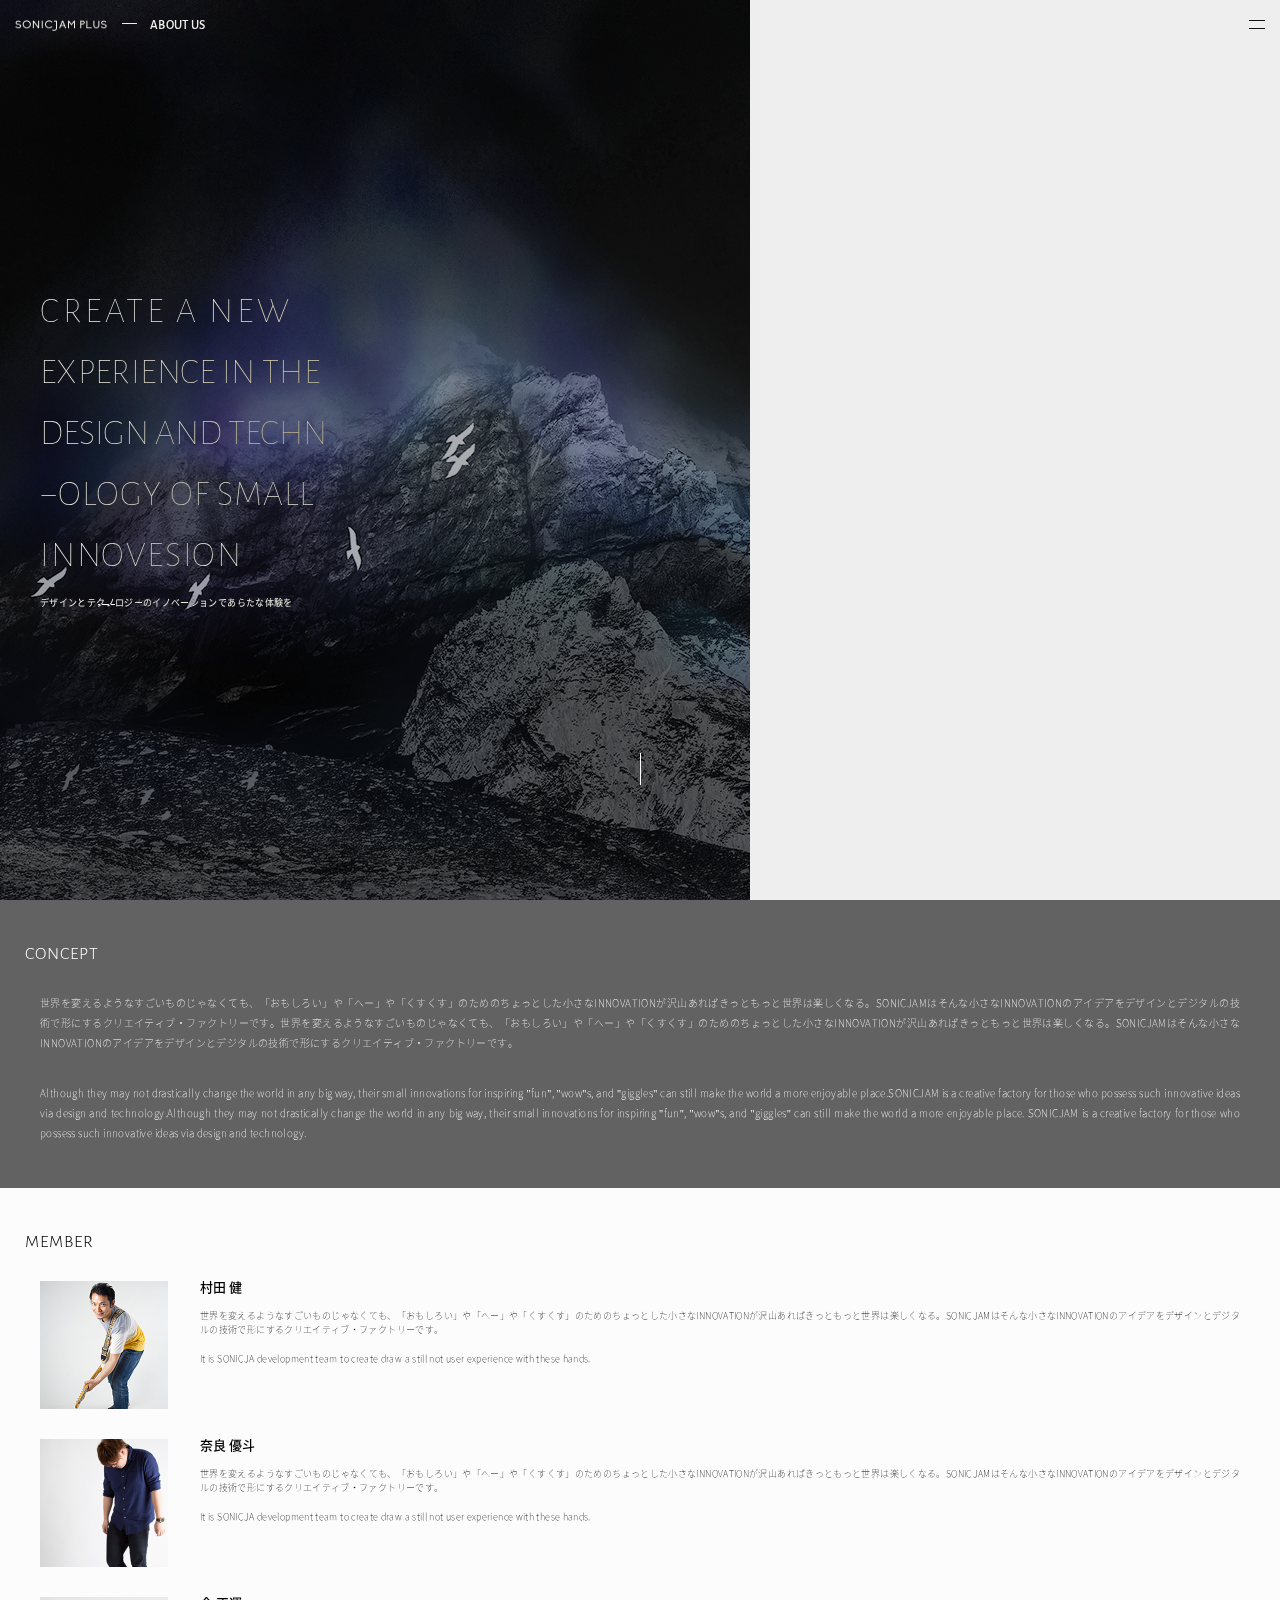
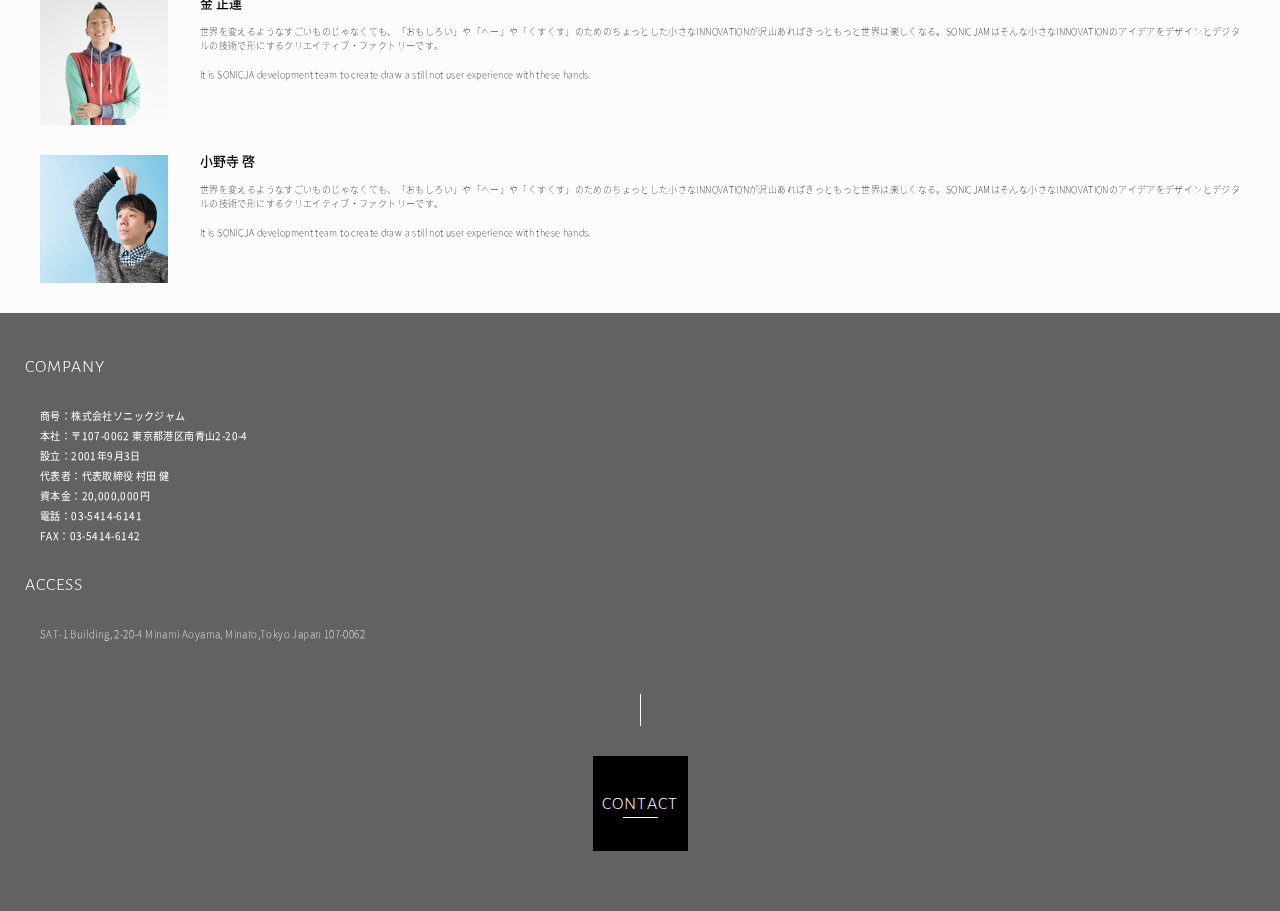
==== about/index.html @ 3a13360d "no message" ====
<!DOCTYPE html>
<html>

<head>
<meta charset="utf-8">
<meta name="viewport" content="width=device-width, initial-scale=1">
<!-- ************************************************************
//
//  meta
//
// ************************************************************ -->
<title>about</title>
<meta name="description" content="aboutdescription">
<meta name="keywords" content="aboutkeyword">
<meta name="author" content="">

<!-- fb ogp -->    
<meta property="og:title" content="現在のページ名" /> 
<meta property="og:type" content="article" /> <!-- websiteなど -->
<meta property="og:url" content="現在のページURL" /> 
<meta property="og:image" content="サムネイルURL" />
<meta property="og:site_name" content="サイト名" />
<meta property="og:description" content="ページ概要" /> <!-- 絶対パスで -->

<!-- twitter ogp -->
<meta name="twitter:card" content="summary">
<meta name="twitter:site" content="DisneyOzMovie">
<meta name="twitter:creator" content="DisneyOzMovie">
<meta name="twitter:url" content="http://www.findyourwaytooz.com">
<meta name="twitter:title" content="Find Your Way to Oz | Disney&#39;s Oz The Great and Powerful | Google Chrome">
<meta name="twitter:description" content="A Chrome Experiment, inspired by Disney&#39;s Oz The Great and Powerful.">
<meta name="twitter:image" content="http://www.findyourwaytooz.com/img/social/twitter.png"> <!-- TODO: change this -->

<!-- ************************************************************
//
//  クローラーにindex
//
// ************************************************************ -->
<!-- <meta name="robots" content="index, follow"> -->
<!-- <meta name="robots" content="noindex, follow"> -->
<!-- <meta name="robots" content="noindex, nofollow"> -->

<!-- ************************************************************
//
//  google翻訳
//
// ************************************************************ -->
<!-- <meta name="google" value="notranslate"> -->

<!-- ************************************************************
//
//  sp対策
//
// ************************************************************ -->
<!-- <meta name="format-detection" content="telephone=yes,email=yes"> -->
<!-- <meta name="format-detection" content="telephone=no"> -->

<!-- ************************************************************
//
//  IE互換表示対策(標準モードでレンダリング)
//
// ************************************************************ -->
<!-- <meta http-equiv="X-UA-Compatible" content="IE=edge"/> -->

<!-- ************************************************************
//
//  favicon
//
// ************************************************************ -->
<!-- <link rel="shortcut icon" href="/favicon.ico" /> -->

<!-- ************************************************************
//
//  sp home icon
//
// ************************************************************ -->

<!-- 光沢感あり -->
<!-- <link rel="apple-touch-icon" href="/apple-touch-icon-57x57.png">
<link rel="apple-touch-icon" href="/apple-touch-icon-72x72.png">
<link rel="apple-touch-icon" href="/apple-touch-icon-114x114.png">
<link rel="apple-touch-icon" href="/apple-touch-icon-144x144.png"> -->

<!-- 光沢感無し -->
<!-- <link rel="apple-touch-icon-precomposed" href="/apple-touch-icon-57x57.png">
<link rel="apple-touch-icon-precomposed" href="/apple-touch-icon-72x72.png">
<link rel="apple-touch-icon-precomposed" href="/apple-touch-icon-114x114.png">
<link rel="apple-touch-icon-precomposed" href="/apple-touch-icon-144x144.png"> -->

<!-- 最大の画像を用意して一つでもいい -->
<!-- <link rel="apple-touch-icon" href="/apple-touch-icon-144x144.png"> -->
<!-- <link rel="apple-touch-icon-precomposed" href="/apple-touch-icon-144x144.png"> -->
<!-- ************************************************************
//
//  style sheet
//
// ************************************************************ -->
<link href="/assets/css/about.css" rel="stylesheet">
<!-- ************************************************************
//
//  script
//
// ************************************************************ -->
<script type='text/javascript' src='/assets/js/common/libs.js'></script>
<script type='text/javascript' src='/assets/js/common/bundle.js'></script>


<script type='text/javascript' src='/assets/js/about.js'></script>
<!-- ************************************************************
//
//  log
//
// ************************************************************ -->
<!-- <script type="text/javascript" src="http://www31.tracer.jp/VL/Trace?c=uu14752&amp;p=&amp;tp=1&amp;lk=1&amp;fl=1"></script>
<script type="text/javascript">
  var _gaq = _gaq || [];
  _gaq.push(['_setAccount', 'UA-36445911-1']);
  _gaq.push(['_trackPageview']);
  (function() {
    var ga = document.createElement('script'); ga.type = 'text/javascript'; ga.async = true;
    ga.src = ('https:' == document.location.protocol ? 'https://ssl' : 'http://www') + '.google-analytics.com/ga.js';
    var s = document.getElementsByTagName('script')[0]; s.parentNode.insertBefore(ga, s);
  })();
</script> -->
</head>
<body id="about">

  <!-- ************************************************************
//
//  header
//
// ************************************************************ -->


<header id="header">
  <h1 class="logo"><a href="/"><img src="/assets/img/common/logo_w.png" height="23" width="184" alt=""></a></h1>
  <div class="barL"></div>
  <p class="page">ABOUT US</p>

  <div class="ui__menu_btn">
    <div class="bar"></div>
    <div class="bar"></div>
  </div>
</header>

  <!-- ************************************************************
  //
  //  contents
  //
  // ************************************************************ -->
  <div id="contents">

    <!-- ************************************************************
    //  top visual
    // ************************************************************ -->
    <div id="topVisualWrap">
      <div class="bg">
        <div id="topVisual" class="adjust">
          <p class="tit justify">create a new</p>
          <p class="tit justify">experience in the</p>
          <p class="tit justify">design and techn</p>
          <p class="tit justify">−ology of small</p>
          <p class="tit justify">innovesion</p>
          <p class="text">デザインとテクノロジーのイノベーションであらたな体験を</p>
        </div>
        <div class="barL adjustW"></div>
      </div>
    </div>

    <!-- ************************************************************
    //  concept
    // ************************************************************ -->
    <div id="concept" class="block">
      <h2 class="tit">CONCEPT</h2>
      <p class="text">
        世界を変えるようなすごいものじゃなくても、「おもしろい」や「へー」や「くすくす」のためのちょっとした小さなINNOVATIONが沢山あればきっともっと世界は楽しくなる。SONICJAMはそんな小さなINNOVATIONのアイデアをデザインとデジタルの技術で形にするクリエイティブ・ファクトリーです。世界を変えるようなすごいものじゃなくても、「おもしろい」や「へー」や「くすくす」のためのちょっとした小さなINNOVATIONが沢山あればきっともっと世界は楽しくなる。SONICJAMはそんな小さなINNOVATIONのアイデアをデザインとデジタルの技術で形にするクリエイティブ・ファクトリーです。
      </p>
      <p class="text">
        Although they may not drastically change the world in any big way, their small innovations for inspiring "fun", "wow"s, and "giggles" can still make the world a more enjoyable place.SONICJAM is a creative factory for those who possess such innovative ideas via design and technology.Although they may not drastically change the world in any big way, their small innovations for inspiring "fun", "wow"s, and "giggles" can still make the world a more enjoyable place.
        SONICJAM is a creative factory for those who possess such innovative ideas via design and technology.
      </p>
    </div>

    <!-- ************************************************************
    //  member
    // ************************************************************ -->
    <div id="member" class="block">
      <h2 class="tit">MEMBER</h2>
      <div class="box cf">
        <div class="photo"><img src="/assets/img/about/img01.png" height="256" width="256" alt=""></div>
        <div class="detail">
          <h3 class="subTit">村田 健</h3>
          <p class="text">
            世界を変えるようなすごいものじゃなくても、「おもしろい」や「へー」や「くすくす」のためのちょっとした小さなINNOVATIONが沢山あればきっともっと世界は楽しくなる。SONICJAMはそんな小さなINNOVATIONのアイデアをデザインとデジタルの技術で形にするクリエイティブ・ファクトリーです。
          </p>
          <p class="text">
            It is SONICJA development team to create draw a still not user experience with these hands.
          </p>
        </div>
      </div>
      <div class="box cf">
        <div class="photo"><img src="/assets/img/about/img02.png" height="256" width="256" alt=""></div>
        <div class="detail">
          <h3 class="subTit">奈良 優斗</h3>
          <p class="text">
            世界を変えるようなすごいものじゃなくても、「おもしろい」や「へー」や「くすくす」のためのちょっとした小さなINNOVATIONが沢山あればきっともっと世界は楽しくなる。SONICJAMはそんな小さなINNOVATIONのアイデアをデザインとデジタルの技術で形にするクリエイティブ・ファクトリーです。
          </p>
          <p class="text">
            It is SONICJA development team to create draw a still not user experience with these hands.
          </p>
        </div>
      </div>
      <div class="box cf">
        <div class="photo"><img src="/assets/img/about/img03.png" height="256" width="256" alt=""></div>
        <div class="detail">
          <h3 class="subTit">金 正運</h3>
          <p class="text">
            世界を変えるようなすごいものじゃなくても、「おもしろい」や「へー」や「くすくす」のためのちょっとした小さなINNOVATIONが沢山あればきっともっと世界は楽しくなる。SONICJAMはそんな小さなINNOVATIONのアイデアをデザインとデジタルの技術で形にするクリエイティブ・ファクトリーです。
          </p>
          <p class="text">
            It is SONICJA development team to create draw a still not user experience with these hands.
          </p>
        </div>
      </div>
      <div class="box cf">
        <div class="photo"><img src="/assets/img/about/img04.png" height="256" width="256" alt=""></div>
        <div class="detail">
          <h3 class="subTit">小野寺 啓</h3>
          <p class="text">
            世界を変えるようなすごいものじゃなくても、「おもしろい」や「へー」や「くすくす」のためのちょっとした小さなINNOVATIONが沢山あればきっともっと世界は楽しくなる。SONICJAMはそんな小さなINNOVATIONのアイデアをデザインとデジタルの技術で形にするクリエイティブ・ファクトリーです。
          </p>
          <p class="text">
            It is SONICJA development team to create draw a still not user experience with these hands.
          </p>
        </div>
      </div>
    </div>

    <!-- ************************************************************
    //  company
    // ************************************************************ -->
    <div id="company" class="block">
      <h2 class="tit">COMPANY</h2>
      <ul class="text">
        <li>商号：株式会社ソニックジャム</li>
        <li>本社：〒107-0062 東京都港区南青山2-20-4</li>
        <li>設立：2001年9月3日</li>
        <li>代表者：代表取締役 村田 健 </li>
        <li>資本金：20,000,000円</li>
        <li>電話：03-5414-6141</li>
        <li>FAX：03-5414-6142</li>
      </ul>

    </div>

    <!-- ************************************************************
    //  access
    // ************************************************************ -->
    <div id="access" class="block">
      <h2 class="tit">ACCESS</h2>
      <p class="text">SAT-1 Building, 2-20-4 Minami Aoyama, Minato,Tokyo Japan 107-0062</p>
      <div class="map"></div>

      <div class="barL"></div>

      <a href="/contact">
      <div class="linkBox">
        <span>CONTACT</span>
        <div class="bar adjustW"></div>
      </div>
      </a>

    </div>

  </div>

  <!-- ************************************************************
//
//  menu
//
// ************************************************************ -->
<div class="ui__menu">
  <ul class="itemWrap adjustH">
    <li class="item"><a href="/">TOP</a></li>
    <li class="item"><a href="/about">ABOUT</a></li>
    <li class="item"><a href="/project">PROJECT</a></li>
    <li class="item"><a href="/technology">TECHNOLOGY</a></li>
    <li class="item"><a href="/contact">CONTACT</a></li>
  </ul>

  <div class="ui__menu_btn_c adjustW">
    <div class="bar"></div>
    <div class="bar"></div>
  </div>
</div>

<script>
  
</script>
</body>
</html>
---- assets/css/about.css ----
@charset 'UTF-8';
/* --------------------------------------------------------------------------------
*
*   layout
*
-------------------------------------------------------------------------------- */
/* --------------------------------------------------------------------------------
*
*   color
*
-------------------------------------------------------------------------------- */
/* --------------------------------------------------------------------------------
*
*   font
*
-------------------------------------------------------------------------------- */
/*
*
*   noto sans
*
*/
@import url(https://fonts.googleapis.com/css?family=Roboto:400,500,300);
@import url(https://fonts.googleapis.com/css?family=Alegreya+Sans:400,100|Alegreya+Sans+SC:400,300,100);
@font-face
{
    font-family: 'Noto Sans Japanese';
    font-weight: 100;
    font-style: normal;

    src: url('/assets/font/NotoSansCJKjp-Thin.eot');
    /* IE9 Compat Modes */
    src: url('/assets/font/NotoSansCJKjp-Thin.eot?#iefix') format('embedded-opentype'), url('/assets/font/NotoSansCJKjp-Thin.woff') format('woff'), url('/assets/font/NotoSansCJKjp-Thin.ttf') format('truetype');
    /* Safari, Android, iOS */
}

@font-face
{
    font-family: 'Noto Sans Japanese';
    font-weight: 200;
    font-style: normal;

    src: url('/assets/font/NotoSansCJKjp-Light.eot');
    src: url('/assets/font/NotoSansCJKjp-Light.eot?#iefix') format('embedded-opentype'), url('/assets/font/NotoSansCJKjp-Light.woff') format('woff'), url('/assets/font/NotoSansCJKjp-Light.ttf') format('truetype');
}

@font-face
{
    font-family: 'Noto Sans Japanese';
    font-weight: 300;
    font-style: normal;

    src: url('/assets/font/NotoSansCJKjp-DemiLight.eot');
    src: url('/assets/font/NotoSansCJKjp-DemiLight.eot?#iefix') format('embedded-opentype'), url('/assets/font/NotoSansCJKjp-DemiLight.woff') format('woff'), url('/assets/font/NotoSansCJKjp-DemiLight.ttf') format('truetype');
}

@font-face
{
    font-family: 'Noto Sans Japanese';
    font-weight: 400;
    font-style: normal;

    src: url('/assets/font/NotoSansCJKjp-Regular.eot');
    src: url('/assets/font/NotoSansCJKjp-Regular.eot?#iefix') format('embedded-opentype'), url('/assets/font/NotoSansCJKjp-Regular.woff') format('woff'), url('/assets/font/NotoSansCJKjp-Regular.ttf') format('truetype');
}

@font-face
{
    font-family: 'Noto Sans Japanese';
    font-weight: 500;
    font-style: normal;

    src: url('/assets/font/NotoSansCJKjp-Medium.eot');
    src: url('/assets/font/NotoSansCJKjp-Medium.eot?#iefix') format('embedded-opentype'), url('/assets/font/NotoSansCJKjp-Medium.woff') format('woff'), url('/assets/font/NotoSansCJKjp-Medium.ttf') format('truetype');
}

@font-face
{
    font-family: 'Noto Sans Japanese';
    font-weight: 700;
    font-style: normal;

    src: url('/assets/font/NotoSansCJKjp-Bold.eot');
    src: url('/assets/font/NotoSansCJKjp-Bold.eot?#iefix') format('embedded-opentype'), url('/assets/font/NotoSansCJKjp-Bold.woff') format('woff'), url('/assets/font/NotoSansCJKjp-Bold.ttf') format('truetype');
}

@font-face
{
    font-family: 'Noto Sans Japanese';
    font-weight: 900;
    font-style: normal;

    src: url('/assets/font/NotoSansCJKjp-Black.eot');
    src: url('/assets/font/NotoSansCJKjp-Black.eot?#iefix') format('embedded-opentype'), url('/assets/font/NotoSansCJKjp-Black.woff') format('woff'), url('/assets/font/NotoSansCJKjp-Black.ttf') format('truetype');
}

/*
*
*   roboto
*
*/
/*
*
*   alegreya
*
*/
/* --------------------------------------------------------------------------------
*
*   easing
*
-------------------------------------------------------------------------------- */
/* --------------------------------------------------------------------------------
*
*   prefix
*
-------------------------------------------------------------------------------- */
/* --------------------------------------------------------------------------------
*
*   media query
*
-------------------------------------------------------------------------------- */
/* --------------------------------------------------------------------------------
*
*   font-size対応表
*
-------------------------------------------------------------------------------- */
/*  ================================================================================
Base font = 12px
================================================================================ */
/* ================================================================================
Base font = 13px
================================================================================ */
/* ================================================================================
Base font = 15px
================================================================================ */
/* ================================================================================
Base font = 16px
================================================================================ */
/* --------------------------------------------------------------------------------
*
*   mixin
*
-------------------------------------------------------------------------------- */
/*
  *
  *   how to
  *
  */
/* --------------------------------------------------------------------------------
*
*   transform
*
-------------------------------------------------------------------------------- */
/* --------------------------------------------------------------------------------
*
*   transition
*
-------------------------------------------------------------------------------- */
/* --------------------------------------------------------------------------------
*
*   animation
*
-------------------------------------------------------------------------------- */
/* --------------------------------------------------------------------------------
*
*   media query
*
-------------------------------------------------------------------------------- */
/*
    *
    *   how to   
    *
    */
/* --------------------------------------------------------------------------------
*
*   portrait,landscape
*
-------------------------------------------------------------------------------- */
/*
  *
  *   how to
  *
  */
/* --------------------------------------------------------------------------------
*
*   function
*
-------------------------------------------------------------------------------- */
/* --------------------------------------------------------------------------------
*
*   common
*
-------------------------------------------------------------------------------- */
/*
*
*   how to
*
*/
/*
*
*   font
*
*/
/*
 *
 *   web font   
 *
 */
#contents #topVisualWrap #topVisual .text,
#contents #concept .text,
#contents #member .box .detail .subTit,
#contents #member .box .detail .text,
#contents #company .text,
#contents #access .text
{
    font-family: 'Noto Sans Japanese';
}

.linkBox,
#contents .block .tit
{
    font-family: 'Alegreya Sans', sans-serif;
}

#header .page,
.ui__menu .item,
#contents #topVisualWrap #topVisual .tit
{
    font-family: 'Alegreya Sans SC', sans-serif;
}

body
{
    margin: 0;
    padding: 0;

    border: none;
}

/* image */
img,
div,
p,
blockquote,
h1,
h2,
h3,
h4,
h5,
h6,
ul,
ol,
li,
dl,
dt,
dd,
form,
fieldset,
textarea
{
    font-size: 100%;
    font-weight: normal;
    font-style: normal;

    margin: 0;
    padding: 0;

    list-style: none;

    text-decoration: none;

    border: 0;
}

a
{
    cursor: pointer;
}

table
{
    font-size: 100%;
}

hr.separator
{
    display: none;
}

input,
button,
select,
textarea
{
    resize: none;

    border: none;
    outline: none;
    background-color: transparent;

    -webkit-appearance: none;
}

img
{
    vertical-align: bottom;
}

/* --------------------------------------------------------------------------------
*
*   html,body
*
-------------------------------------------------------------------------------- */
html
{
    font-family: 'Hiragino Kaku Gothic ProN', 'ヒラギノ角ゴ ProN W3', Meiryo, 'メイリオ', sans-serif;
    font-size: 16px;

    letter-spacing: 0;

    color: #000;
    background-color: #eee;

    -webkit-text-size-adjust: 100%;
        -ms-text-size-adjust: 100%;
            text-size-adjust: 100%;
}

/* --------------------------------------------------------------------------------
*
*   link
*
-------------------------------------------------------------------------------- */
a
{
    text-decoration: none;

    color: #fff;
}

a:hover
{
    text-decoration: none;

    color: #fff;
}

a:visited
{
    text-decoration: none;

    color: #fff;
}

a:active
{
    text-decoration: none;

    color: #fff;
}

/* --------------------------------------------------------------------------------
*
*   hover
*
-------------------------------------------------------------------------------- */
/*
    *
    *   img hovers
    *
    */
.op
{
    transition: opacity .25s cubic-bezier(.25, .46, .45, .94) 0s;
}

.op:hover
{
    cursor: pointer;

    opacity: .7;
}

.scale
{
    transition: transform .35s cubic-bezier(.25, .46, .45, .94) 0s;
}

.scale:hover
{
    cursor: pointer;
    transform: scale(1.1);
}

.scale_img
{
    transition: transform .3s cubic-bezier(.25, .46, .45, .94) 0s;
}

.scale_img:hover
{
    cursor: pointer;
    transform: scale(1.15);
}

/*
    *
    *   text hover
    *   広がる、色が変わる(背景色と文字色)
    */
.under
{
    text-decoration: underline !important;
}

.under:hover
{
    text-decoration: none !important;
}

._under
{
    text-decoration: none !important;
}

._under:hover
{
    text-decoration: underline !important;
}

.under__red
{
    border-bottom: none;
}

.under__red:hover
{
    border-bottom: 1px solid #c30000;
}

/*
    *
    *   cursor
    *
    */
.cp
{
    cursor: pointer;
}

/*
    *
    *   linkarea
    *
    */
.linkArea:hover .link
{
    border-bottom: 1px solid #1c426d;
}

.linkArea img
{
    transition: all .25s cubic-bezier(.25, .46, .45, .94) 0s;
}

.linkArea:hover img
{
    opacity: .5;
}

/* --------------------------------------------------------------------------------
*
*   title
*
-------------------------------------------------------------------------------- */
/* --------------------------------------------------------------------------------
*
*   p
*
-------------------------------------------------------------------------------- */
/* --------------------------------------------------------------------------------
*
*   header
*
-------------------------------------------------------------------------------- */
#header
{
    position: fixed;

    width: 100%;
}

#header .logo
{
    padding: 15px;
}

#header .barL
{
    position: absolute;
    top: 23px;
    left: 122px;

    width: 15px;
    height: 1px;

    background-color: #000;
}

#header .page
{
    font-size: 13px;
    font-size: .8125rem;
    font-weight: 500;

    position: absolute;
    top: 19px;
    left: 150px;

    letter-spacing: .02em;
}

#header .ui__menu_btn
{
    position: absolute;
    top: 9px;
    right: 8px;

    width: 30px;
    height: 30px;
}

#header .ui__menu_btn .bar
{
    position: absolute;
    top: 50%;
    left: 50%;

    width: 16px;
    height: 1px;
    margin-left: -8px;

    background-color: #000;
}

#header .ui__menu_btn .bar:nth-child(1)
{
    margin-top: -4px;
}

#header .ui__menu_btn .bar:nth-child(2)
{
    margin-top: 4px;
}

/* --------------------------------------------------------------------------------
*
*   nav
*
-------------------------------------------------------------------------------- */
/*
*
*   media query   
*
*/
/* --------------------------------------------------------------------------------
*
*   contents
*
-------------------------------------------------------------------------------- */
/*
*
*   media query   
*
*/
/* --------------------------------------------------------------------------------
*
*   footer
*
-------------------------------------------------------------------------------- */
.linkBox
{
    font-size: 15px;
    font-size: .9375rem;
    font-weight: 300;

    position: relative;

    display: table;

    width: 65px;
    height: 65px;
    margin: 0 auto;

    text-align: center;
    letter-spacing: .06em;

    color: #fff;
    background-color: #000;
}

.linkBox span
{
    display: table-cell;

    vertical-align: middle;
}

.linkBox .bar
{
    position: absolute;
    bottom: 19px;

    width: 35px;
    height: 1px;
    margin: 0 auto;

    background-color: #fff;
}

#about .linkBox,
#project .linkBox
{
    width: 95px;
    height: 95px;
}

/*
*
*   media query   
*
*/
/* --------------------------------------------------------------------------------
*
*   menu
*
-------------------------------------------------------------------------------- */
.ui__menu
{
    position: fixed;
    z-index: 9999;
    top: 0;
    left: 0;

    width: 100%;
    height: 100%;

    background: rgba(0, 0, 0, .85) url('/assets/img/top/bg_menu.png');
    background-color: rgba(0, 0, 0, .85);
    background-position: 0;
    background-size: 375px;
    /*
  *
  *   close
  *
  */
}

.ui__menu .itemWrap
{
    padding-left: 45px;
}

.ui__menu .item
{
    font-size: 36px;
    font-size: 2.25rem;
    font-weight: 100;

    margin-bottom: 48px;

    letter-spacing: .12em;

    color: #fff;
}

.ui__menu .item:last-child
{
    margin: 0;
}

.ui__menu .ui__menu_btn_c
{
    bottom: 60px;

    width: 64px;
    height: 64px;
}

.ui__menu .ui__menu_btn_c .bar
{
    position: absolute;
    top: 50%;
    left: 50%;

    width: 16px;
    height: 1px;
    margin-left: -8px;

    background-color: #fff;
}

.ui__menu .ui__menu_btn_c .bar:nth-child(1)
{
    transform: rotate(45deg);
}

.ui__menu .ui__menu_btn_c .bar:nth-child(2)
{
    transform: rotate(-45deg);
}

/* --------------------------------------------------------------------------------
*
*   row
*
-------------------------------------------------------------------------------- */
.row
{
    font-size: 0;

    text-align: center;
}

.row .item
{
    display: inline-block;
}

.row.row_col2 > .item
{
    width: 50%;
}

.row.row_col3 > .item
{
    width: 33.3333%;
}

.row.row_col4 > .item
{
    width: 25%;
}

.row .item:last-child
{
    margin-right: 0;
    padding-right: 0;
}

/* --------------------------------------------------------------------------------
*
*   table
*
-------------------------------------------------------------------------------- */
.table
{
    width: 100%;
    margin-bottom: 30px;

    border-spacing: 0;
    border-collapse: collapse;
}

.table .tr
{
    position: static;
}

.table .td
{
    line-height: 24px;

    position: static;

    padding: 9px 20px 8px;

    border: 1px solid #ccc;
}

.table .map
{
    padding: 15px 20px;
}

.table #map
{
    margin-top: 5px;
    margin-bottom: 10px;
}

.table .td:nth-child(1)
{
    width: 25%;

    background-color: #f6f6f6;
}

.table__wrap
{
    max-width: 990px;
    margin: 0 auto;
    margin-bottom: 50px;
}

@media only screen and (max-width: 1100px)
{
    .table__wrap
    {
        padding: 0 30px;
    }
}

.table__wrap .businessOurs p
{
    line-height: 20px;

    margin-bottom: 20px;
}

.table__wrap .businessOurs p:last-child
{
    margin-bottom: 0;
}

.table__wrap .price
{
    padding-right: 40px;
}

/* --------------------------------------------------------------------------------
*
*   sp Menu
*
-------------------------------------------------------------------------------- */
.menu_button
{
    position: absolute;
    top: 19px;
    left: 25px;

    display: none;

    width: 40px;
    height: 40px;
    margin-top: -20px;
    margin-left: -20px;
}

.menu_button .menu_button_inner
{
    top: 20px;
    left: 10px;
}

.type-1 span
{
    top: 50%;

    display: block;

    width: 20px;
    height: 2px;

    transition: all .3s;
    transform: rotate(0deg);

    background: #fff;
}

.type-1 .top
{
    transform: translateY(-3px);
}

.type-1 .bottom
{
    transform: translateY(3px);
}

.type-1.is-open .middle
{
    background: rgba(255, 255, 255, 0);
}

.type-1.is-open .top
{
    transform: rotate(-45deg) translateY(0);
}

.type-1.is-open .bottom
{
    transform: rotate(45deg) translate(-1px, -1px);
}

/* --------------------------------------------------------------------------------
*
*   loading
*
-------------------------------------------------------------------------------- */
.spinner__wrap
{
    position: absolute;
    top: 50%;
    left: 50%;

    margin-top: -20px;
    margin-left: -20px;
}

/* --------------------------------------------------------------------------------
*
*   error
*
-------------------------------------------------------------------------------- */
/* --------------------------------------------------------------------------------
*
*   copy
*
-------------------------------------------------------------------------------- */
#copy
{
    line-height: 1;

    text-align: center;
}

/* --------------------------------------------------------------------------------
*
*   bread
*
-------------------------------------------------------------------------------- */
.bread
{
    font-size: 13px;

    position: absolute;
    z-index: 5;
    top: 56px;
    left: 27px;
}

.bread a
{
    color: #fff;
}

.bread .arrow
{
    position: relative;
    top: -1px;
}

/* --------------------------------------------------------------------------------
*
*   overlay
*
-------------------------------------------------------------------------------- */
.overlay
{
    position: fixed;
    top: 0;
    left: 0;

    width: 100%;
    height: 100%;

    background-color: rgba(0, 0, 0, .6);
}

/* --------------------------------------------------------------------------------
*
*   checkbox
*
-------------------------------------------------------------------------------- */
[type='checkbox']:not(:checked),
[type='checkbox']:checked
{
    position: absolute;
    left: -9999px;
}

[type='checkbox']:not(:checked) + label,
[type='checkbox']:checked + label
{
    position: relative;

    padding-left: 25px;

    cursor: pointer;
}

[type='checkbox']:not(:checked) + label:before,
[type='checkbox']:checked + label:before
{
    position: absolute;
    top: 1px;
    left: 1px;

    box-sizing: border-box;
    width: 16px;
    height: 16px;

    content: '';

    border: 1px solid #aaa;
    background: #fff;
}

/* checked mark aspect */
[type='checkbox']:not(:checked) + label:after,
[type='checkbox']:checked + label:after
{
    font-size: 14px;

    position: absolute;
    top: 0;
    left: 4px;

    content: '✔';
    transition: all .2s;

    color: #00cdff;
}

/* checked mark aspect changes */
[type='checkbox']:not(:checked) + label:after
{
    transform: scale(0);

    opacity: 0;
}

[type='checkbox']:checked + label:after
{
    transform: scale(1);

    opacity: 1;
}

/* disabled checkbox */
[type='checkbox']:disabled:not(:checked) + label:before,
[type='checkbox']:disabled:checked + label:before
{
    border-color: #bbb;
    background-color: #ddd;
    box-shadow: none;
}

[type='checkbox']:disabled:checked + label:after
{
    color: #999;
}

[type='checkbox']:disabled + label
{
    color: #aaa;
}

[type='checkbox']:checked:focus + label:before,
[type='checkbox']:not(:checked):focus + label:before
{
    border: 1px dotted blue;
}

/* --------------------------------------------------------------------------------
*
*   select box
*
-------------------------------------------------------------------------------- */
.selectBox
{
    display: none;
}

.selectBoxArea
{
    box-sizing: border-box;
    width: 410px;
    height: 30px;

    border: 1px solid #bebebe;
}

.selectBoxArea .selectBoxArea__display
{
    line-height: 30px;

    height: 100%;
    padding-left: 20px;
}

.selectBoxArea .selectBoxArea__listWrap
{
    position: relative;
    z-index: 99999;
    left: -1px;

    display: none;
    overflow-y: scroll;

    box-sizing: border-box;
    width: calc(100% + 2px);
    height: 140px;

    border: 1px solid #bebebe;
    background-color: #fff;
}

.selectBoxArea .selectBoxArea__list
{
    height: 100%;
    padding-top: 3px;
}

.selectBoxArea .selectBoxArea__listItem
{
    line-height: 25px;

    padding: 2px 0;
}

.selectBoxArea .selectBoxArea__listItem .item
{
    display: block;

    box-sizing: border-box;
    margin-right: 10px;
    margin-left: 10px;
    padding-left: 10px;
}

.selectBoxArea .selectBoxArea__listItem .item:hover
{
    background-color: #eee;
}

/* --------------------------------------------------------------------------------
*
*   その他
*
-------------------------------------------------------------------------------- */
/*
*
*  transition 無効化s
*
*/
.preload *
{
    transition: none !important;
}

/*
*
*   triangle
*
*/
.triangle
{
    position: absolute;
    z-index: 1;
    top: 0;
    left: 0;

    width: 0;
    height: 0;

    border-width: 7px 7px 7px 0;
    border-style: solid;
    border-color: transparent #eee transparent transparent;
}

.triangle.over
{
    z-index: 2;
}

/*
*
*   shadow
*
*/
.shadow
{
    box-shadow: 4px 2px 10px 1px #ccc inset;
}

/*
*
*   design(見本)
*
*/
.sample
{
    position: absolute;
    z-index: 2;
    top: 0;

    display: none;

    opacity: .7;
}

/* --------------------------------------------------------------------------------
*
*   font-size
*
-------------------------------------------------------------------------------- */
/* Font-Size */
.fz10
{
    font-size: 10px;
    font-size: .625rem;
}

.fz12
{
    font-size: 12px;
    font-size: .75rem;
}

.fz14
{
    font-size: 14px;
    font-size: .875rem;
}

.fz16
{
    font-size: 16px;
    font-size: 1rem;
}

.fz20
{
    font-size: 20px;
    font-size: 1.25rem;
}

.fz22
{
    font-size: 22px;
    font-size: 1.375rem;
}

.fz30
{
    font-size: 30px;
    font-size: 1.875rem;
}

.fz40
{
    font-size: 40px;
    font-size: 2.5rem;
}

.fz50
{
    font-size: 50px;
    font-size: 3.125rem;
}

.fz60
{
    font-size: 60px;
    font-size: 3.75rem;
}

.fz70
{
    font-size: 70px;
    font-size: 4.375rem;
}

.fz80
{
    font-size: 80px;
    font-size: 5rem;
}

.fz90
{
    font-size: 90px;
    font-size: 5.625rem;
}

/* Margin-Top & Padding-Top */
.mt00
{
    margin-top: 0 !important;
}

.pt00
{
    padding-top: 0 !important;
}

.mt05
{
    margin-top: 5px !important;
}

.pt05
{
    padding-top: 5px !important;
}

.mt10
{
    margin-top: 10px !important;
}

.pt10
{
    padding-top: 10px !important;
}

.mt15
{
    margin-top: 15px !important;
}

.pt15
{
    padding-top: 15px !important;
}

.mt20
{
    margin-top: 20px !important;
}

.pt20
{
    padding-top: 20px !important;
}

.mt25
{
    margin-top: 25px !important;
}

.pt25
{
    padding-top: 25px !important;
}

.mt30
{
    margin-top: 30px !important;
}

.pt30
{
    padding-top: 30px !important;
}

.mt35
{
    margin-top: 35px !important;
}

.pt35
{
    padding-top: 35px !important;
}

.mt40
{
    margin-top: 40px !important;
}

.pt40
{
    padding-top: 40px !important;
}

.mt45
{
    margin-top: 45px !important;
}

.pt45
{
    padding-top: 45px !important;
}

.mt50
{
    margin-top: 50px !important;
}

.pt50
{
    padding-top: 50px !important;
}

.mt55
{
    margin-top: 55px !important;
}

.pt55
{
    padding-top: 55px !important;
}

.mt60
{
    margin-top: 60px !important;
}

.pt60
{
    padding-top: 60px !important;
}

.mt65
{
    margin-top: 65px !important;
}

.pt65
{
    padding-top: 65px !important;
}

.mt70
{
    margin-top: 70px !important;
}

.pt70
{
    padding-top: 70px !important;
}

.mt75
{
    margin-top: 75px !important;
}

.pt75
{
    padding-top: 75px !important;
}

.mt80
{
    margin-top: 80px !important;
}

.pt80
{
    padding-top: 80px !important;
}

.mt85
{
    margin-top: 85px !important;
}

.pt85
{
    padding-top: 85px !important;
}

.mt90
{
    margin-top: 90px !important;
}

.pt90
{
    padding-top: 90px !important;
}

.mt95
{
    margin-top: 95px !important;
}

.pt95
{
    padding-top: 95px !important;
}

.mt100
{
    margin-top: 100px !important;
}

.pt100
{
    padding-top: 100px !important;
}

/* Margin-Right & Padding-Right */
.mr00
{
    margin-right: 0 !important;
}

.pr00
{
    padding-right: 0 !important;
}

.mr05
{
    margin-right: 5px !important;
}

.pr05
{
    padding-right: 5px !important;
}

.mr10
{
    margin-right: 10px !important;
}

.pr10
{
    padding-right: 10px !important;
}

.mr15
{
    margin-right: 15px !important;
}

.pr15
{
    padding-right: 15px !important;
}

.mr20
{
    margin-right: 20px !important;
}

.pr20
{
    padding-right: 20px !important;
}

.mr25
{
    margin-right: 25px !important;
}

.pr25
{
    padding-right: 25px !important;
}

.mr30
{
    margin-right: 30px !important;
}

.pr30
{
    padding-right: 30px !important;
}

.mr35
{
    margin-right: 35px !important;
}

.pr35
{
    padding-right: 35px !important;
}

.mr40
{
    margin-right: 40px !important;
}

.pr40
{
    padding-right: 40px !important;
}

.mr45
{
    margin-right: 45px !important;
}

.pr45
{
    padding-right: 45px !important;
}

.mr50
{
    margin-right: 50px !important;
}

.pr50
{
    padding-right: 50px !important;
}

.mr55
{
    margin-right: 55px !important;
}

.pr55
{
    padding-right: 55px !important;
}

.mr60
{
    margin-right: 60px !important;
}

.pr60
{
    padding-right: 60px !important;
}

.mr65
{
    margin-right: 65px !important;
}

.pr65
{
    padding-right: 65px !important;
}

.mr70
{
    margin-right: 70px !important;
}

.pr70
{
    padding-right: 70px !important;
}

.mr75
{
    margin-right: 75px !important;
}

.pr75
{
    padding-right: 75px !important;
}

.mr80
{
    margin-right: 80px !important;
}

.pr80
{
    padding-right: 80px !important;
}

.mr85
{
    margin-right: 85px !important;
}

.pr85
{
    padding-right: 85px !important;
}

.mr90
{
    margin-right: 90px !important;
}

.pr90
{
    padding-right: 90px !important;
}

.mr95
{
    margin-right: 95px !important;
}

.pr95
{
    padding-right: 95px !important;
}

.mr100
{
    margin-right: 100px !important;
}

.pr100
{
    padding-right: 100px !important;
}

/* Margin-Bottom & Padding-Bottom */
.mb00
{
    margin-bottom: 0 !important;
}

.pb00
{
    padding-bottom: 0 !important;
}

.mb05
{
    margin-bottom: 5px !important;
}

.pb05
{
    padding-bottom: 5px !important;
}

.mb10
{
    margin-bottom: 10px !important;
}

.pb10
{
    padding-bottom: 10px !important;
}

.mb15
{
    margin-bottom: 15px !important;
}

.pb15
{
    padding-bottom: 15px !important;
}

.mb20
{
    margin-bottom: 20px !important;
}

.pb20
{
    padding-bottom: 20px !important;
}

.mb25
{
    margin-bottom: 25px !important;
}

.pb25
{
    padding-bottom: 25px !important;
}

.mb30
{
    margin-bottom: 30px !important;
}

.pb30
{
    padding-bottom: 30px !important;
}

.mb35
{
    margin-bottom: 35px !important;
}

.pb35
{
    padding-bottom: 35px !important;
}

.mb40
{
    margin-bottom: 40px !important;
}

.pb40
{
    padding-bottom: 40px !important;
}

.mb45
{
    margin-bottom: 45px !important;
}

.pb45
{
    padding-bottom: 45px !important;
}

.mb50
{
    margin-bottom: 50px !important;
}

.pb50
{
    padding-bottom: 50px !important;
}

.mb55
{
    margin-bottom: 55px !important;
}

.pb55
{
    padding-bottom: 55px !important;
}

.mb60
{
    margin-bottom: 60px !important;
}

.pb60
{
    padding-bottom: 60px !important;
}

.mb65
{
    margin-bottom: 65px !important;
}

.pb65
{
    padding-bottom: 65px !important;
}

.mb70
{
    margin-bottom: 70px !important;
}

.pb70
{
    padding-bottom: 70px !important;
}

.mb75
{
    margin-bottom: 75px !important;
}

.pb75
{
    padding-bottom: 75px !important;
}

.mb80
{
    margin-bottom: 80px !important;
}

.pb80
{
    padding-bottom: 80px !important;
}

.mb85
{
    margin-bottom: 85px !important;
}

.pb85
{
    padding-bottom: 85px !important;
}

.mb90
{
    margin-bottom: 90px !important;
}

.pb90
{
    padding-bottom: 90px !important;
}

.mb95
{
    margin-bottom: 95px !important;
}

.pb95
{
    padding-bottom: 95px !important;
}

.mb100
{
    margin-bottom: 100px !important;
}

.pb100
{
    padding-bottom: 100px !important;
}

/* Margin-Left & Padding-Left */
.ml00
{
    margin-left: 0 !important;
}

.pl00
{
    padding-left: 0 !important;
}

.ml05
{
    margin-left: 5px !important;
}

.pl05
{
    padding-left: 5px !important;
}

.ml10
{
    margin-left: 10px !important;
}

.pl10
{
    padding-left: 10px !important;
}

.ml15
{
    margin-left: 15px !important;
}

.pl15
{
    padding-left: 15px !important;
}

.ml20
{
    margin-left: 20px !important;
}

.pl20
{
    padding-left: 20px !important;
}

.ml25
{
    margin-left: 25px !important;
}

.pl25
{
    padding-left: 25px !important;
}

.ml30
{
    margin-left: 30px !important;
}

.pl30
{
    padding-left: 30px !important;
}

.ml35
{
    margin-left: 35px !important;
}

.pl35
{
    padding-left: 35px !important;
}

.ml40
{
    margin-left: 40px !important;
}

.pl40
{
    padding-left: 40px !important;
}

.ml45
{
    margin-left: 45px !important;
}

.pl45
{
    padding-left: 45px !important;
}

.ml50
{
    margin-left: 50px !important;
}

.pl50
{
    padding-left: 50px !important;
}

.ml55
{
    margin-left: 55px !important;
}

.pl55
{
    padding-left: 55px !important;
}

.ml60
{
    margin-left: 60px !important;
}

.pl60
{
    padding-left: 60px !important;
}

.ml65
{
    margin-left: 65px !important;
}

.pl65
{
    padding-left: 65px !important;
}

.ml70
{
    margin-left: 70px !important;
}

.pl70
{
    padding-left: 70px !important;
}

.ml75
{
    margin-left: 75px !important;
}

.pl75
{
    padding-left: 75px !important;
}

.ml80
{
    margin-left: 80px !important;
}

.pl80
{
    padding-left: 80px !important;
}

.ml85
{
    margin-left: 85px !important;
}

.pl85
{
    padding-left: 85px !important;
}

.ml90
{
    margin-left: 90px !important;
}

.pl90
{
    padding-left: 90px !important;
}

.ml95
{
    margin-left: 95px !important;
}

.pl95
{
    padding-left: 95px !important;
}

.ml100
{
    margin-left: 100px !important;
}

.pl100
{
    padding-left: 100px !important;
}

/* line-height */
div,
p,
h1,
h2,
h3,
h4
{
    line-height: 1;
}

/* Float */
.fl
{
    float: left;
}

.fr
{
    float: right;
}

.cl
{
    clear: both;
}

.fList > li,
.fList > dt,
.fList > dd,
.fList > .item
{
    float: left;
}

.fBoth > li:first-child
{
    float: left;
}

.fBoth > li:last-child
{
    float: right;
}

.fBoth > dt,
.fBoth > .item:nth-child(1)
{
    float: left;
}

.fBoth > dd,
.fBoth > .item:nth-child(2)
{
    float: right;
}

/* Clearfix*/
.cf,
.wrap,
.fList
{
    zoom: 1;
}

.cf:after,
.wrap:after,
.fList:after,
.fBoth:after
{
    line-height: 0;

    display: block;
    visibility: hidden;
    clear: both;

    height: 0;

    content: '.';
}

/* TextAlign */
.al
{
    text-align: left;
}

.ar
{
    text-align: right;
}

.ac
{
    text-align: center;
}

/* TextAlign */
.vb
{
    vertical-align: baseline;
}

/* position relative */
div,
section,
article,
ul,
header,
footer,
tr,
td
{
    position: relative;
}

/* Nav*/
.nav
{
    zoom: 1;
}

.nav:after
{
    line-height: 0;

    display: block;
    visibility: hidden;
    clear: both;

    height: 0;

    content: '.';
}

/* --------------------------------------------------------------------------------
*
*   font
*
-------------------------------------------------------------------------------- */
.captalize
{
    text-transform: capitalize;
}

.uppercase
{
    text-transform: uppercase;
}

.lowercase
{
    text-transform: lowercase;
}

/* --------------------------------------------------------------------------------
*
*   responsive
*
-------------------------------------------------------------------------------- */
img.fitted
{
    width: 100%;
    height: auto;
}

.flex
{
    width: 100%;
    height: auto;
}

/* --------------------------------------------------------------------------------
*
*   overflow hidden
*
-------------------------------------------------------------------------------- */
.oh
{
    overflow: hidden;
}

/* --------------------------------------------------------------------------------
*
*   word breadk
*
-------------------------------------------------------------------------------- */
.wb
{
    word-break: break-all;
}

/* --------------------------------------------------------------------------------
*
*   font-weight
*
-------------------------------------------------------------------------------- */
.fwb
{
    font-weight: bold;
}

/* --------------------------------------------------------------------------------
*
*   opacity
*
-------------------------------------------------------------------------------- */
.is-unvisible
{
    opacity: 0 !important;
}

.is-visible
{
    opacity: 1 !important;
}

/* --------------------------------------------------------------------------------
*
*   display
*
-------------------------------------------------------------------------------- */
.is-block
{
    display: block !important;
}

.is-none
{
    display: none !important;
}

/* --------------------------------------------------------------------------------
*
*   overflow
*
-------------------------------------------------------------------------------- */
.is-scroll
{
    overflow: scroll !important;
}

.is-hidden
{
    overflow: hidden !important;
}

/* --------------------------------------------------------------------------------
*
*   position
*
-------------------------------------------------------------------------------- */
.is-fixed
{
    position: fixed !important;
}

.is-absolute
{
    position: absolute !important;
}

.is-relative
{
    position: relative !important;
}

.is-static
{
    position: static !important;
}

/* --------------------------------------------------------------------------------
*
*   その他
*
-------------------------------------------------------------------------------- */
/* --------------------------------------------------------------------------------
*
*   contents
*
-------------------------------------------------------------------------------- */
html,
body
{
    height: 100%;
}

#header
{
    z-index: 1;

    color: #fff;

    mix-blend-mode: exclusion;
}

#header .barL,
#header .bar
{
    background-color: #fff !important;
}

#contents
{
    /*
  *
  *   top visual
  *
  */
    /*
  *
  *   block
  *
  */
    /*
  *
  *   concept
  *
  */
    /*
  *
  *   member
  *
  */
    /*
  *
  *   company
  *
  */
    /*
  *
  *   access
  *
  */
}

#contents #topVisualWrap .bg
{
    position: fixed;
    top: 0;
    left: 0;

    width: 100%;
    height: 100%;

    background: url(/assets/img/about/bg.png) no-repeat;
}

#contents #topVisualWrap #topVisual
{
    z-index: 2;

    box-sizing: border-box;
    width: 100%;
    padding: 0 40px;

    color: #fff;

    mix-blend-mode: exclusion;
}

#contents #topVisualWrap #topVisual .tit
{
    font-size: 36px;
    font-size: 2.25rem;
    font-weight: 100;

    margin-bottom: 25px;

    letter-spacing: .10em;
    text-transform: uppercase;
}

#contents #topVisualWrap #topVisual .tit:nth-of-type(2)
{
    letter-spacing: .01em;
}

#contents #topVisualWrap #topVisual .tit:nth-of-type(3)
{
    letter-spacing: 0;
}

#contents #topVisualWrap #topVisual .tit:nth-of-type(4)
{
    letter-spacing: .03em;
}

#contents #topVisualWrap #topVisual .tit:nth-of-type(5)
{
    letter-spacing: .05em;
}

#contents #topVisualWrap #topVisual .text
{
    font-size: 9px;
    font-size: .5625rem;
    font-weight: 400;

    letter-spacing: .04em;
}

#contents #topVisualWrap .barL
{
    position: absolute;
    bottom: 115px;
    left: 50%;

    width: 1px;
    height: 32px;

    background-color: #fff;
}

#contents .block
{
    background: rgba(63, 63, 63, .8);
}

#contents .block .tit
{
    font-size: 18px;
    font-size: 1.125rem;
    font-weight: 300;

    margin-bottom: 30px;
    padding-top: 45px;
    padding-left: 25px;

    letter-spacing: .06em;
}

#contents #concept
{
    color: #fff;
}

#contents #concept .text
{
    font-size: 10px;
    font-size: .625rem;
    font-weight: 100;
    line-height: 2;

    padding: 0 40px 30px;

    text-align: justify;
    text-justify: inter-ideograph;
    letter-spacing: .04em;
}

#contents #concept .text:last-child
{
    padding-bottom: 45px;
}

#contents #member
{
    background: rgba(255, 255, 255, .8);
}

#contents #member .box
{
    padding: 0 40px 30px;
}

#contents #member .box .photo
{
    float: left;
}

#contents #member .box .detail
{
    padding-left: 160px;
}

#contents #member .box .detail .subTit
{
    font-size: 13px;
    font-size: .8125rem;
    font-weight: 500;

    margin-bottom: 15px;

    letter-spacing: 0;
}

#contents #member .box .detail .text
{
    font-size: 9px;
    font-size: .5625rem;
    font-weight: 100;
    line-height: 1.55;

    text-align: justify;
    text-justify: inter-ideograph;
    letter-spacing: .04em;
}

#contents #member .box .detail .text:nth-of-type(1)
{
    margin-bottom: 15px;
}

#contents #company
{
    color: #fff;
}

#contents #company .text
{
    font-size: 10px;
    font-size: .625rem;
    font-weight: 100;
    line-height: 2;

    padding: 0 40px 0;

    text-align: justify;
    text-justify: inter-ideograph;
    letter-spacing: .04em;
}

#contents #access
{
    padding-bottom: 60px;

    color: #fff;
}

#contents #access .tit
{
    padding-top: 30px;
}

#contents #access .text
{
    font-size: 10px;
    font-size: .625rem;
    font-weight: 100;
    line-height: 2;

    padding: 0 40px 20px;

    text-align: justify;
    text-justify: inter-ideograph;
    letter-spacing: .04em;
}

#contents #access .map
{
    margin-bottom: 30px;
}

#contents #access .barL
{
    width: 1px;
    height: 32px;
    margin: 0 auto;
    margin-bottom: 30px;

    background-color: #fff;
}

#contents #access .linkBox
{
    font-size: 18px;
    font-size: 1.125rem;
}

#contents #access .linkBox .bar
{
    bottom: 33px;
}
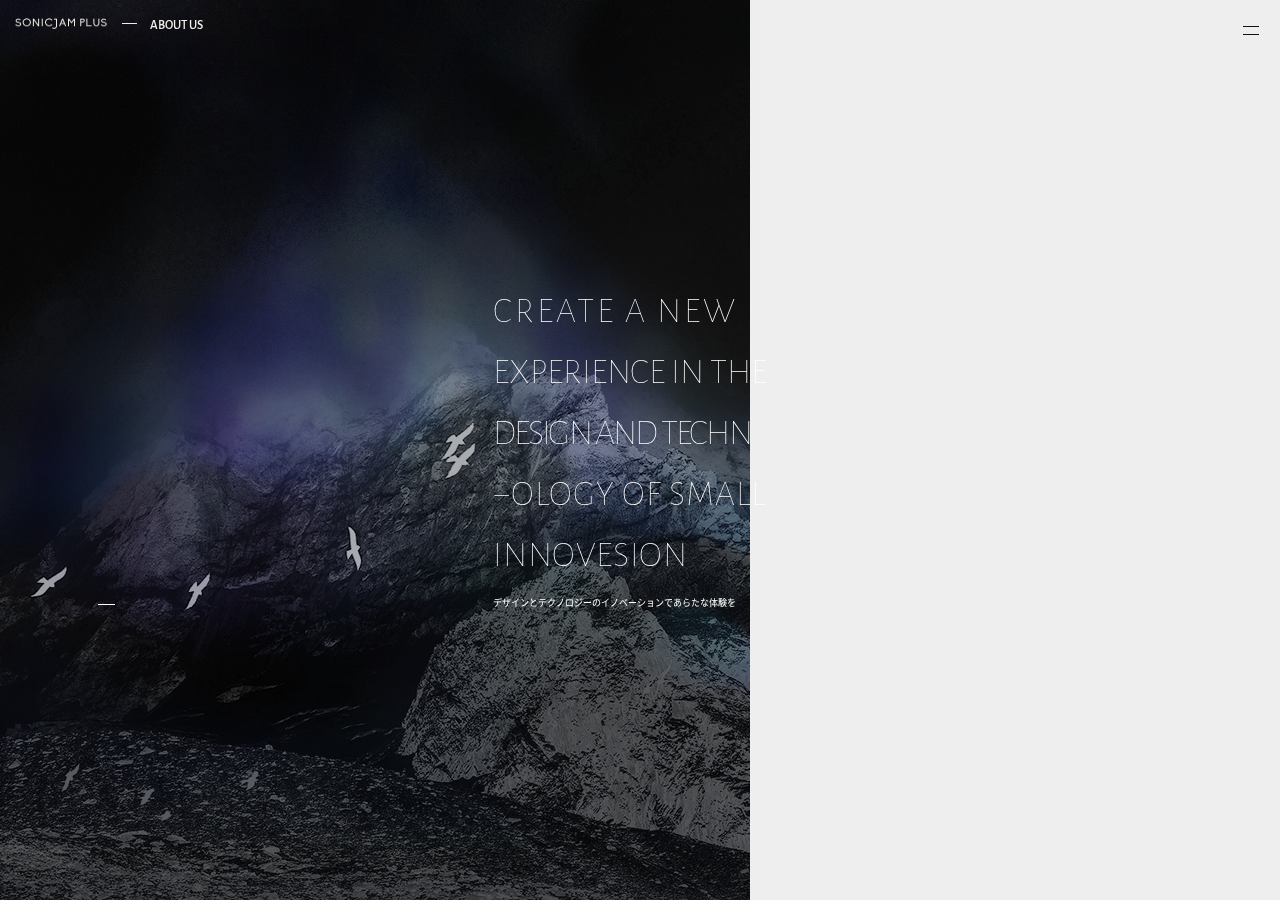
==== commit 387e90de: "no message" ====
--- a/about/index.html
+++ b/about/index.html
@@ -96,7 +96,7 @@
 //  style sheet
 //
 // ************************************************************ -->
-<link href="/assets/css/about.css" rel="stylesheet">
+<link href="/assets/css/style.css" rel="stylesheet" class="stylesheet">
 <!-- ************************************************************
 //
 //  script
@@ -106,7 +106,6 @@
 <script type='text/javascript' src='/assets/js/common/bundle.js'></script>
 
 
-<script type='text/javascript' src='/assets/js/about.js'></script>
 <!-- ************************************************************
 //
 //  log
@@ -125,15 +124,21 @@
 </script> -->
 </head>
 <body id="about">
-
-  <!-- ************************************************************
+<div class="bodyInner">
+<!-- ************************************************************
 //
 //  header
 //
 // ************************************************************ -->
 
-
-<header id="header">
+<!-- ************************************************************
+//
+//  header
+//
+// ************************************************************ -->
+
+
+<header id="header" class="pjaxMotion">
   <h1 class="logo"><a href="/"><img src="/assets/img/common/logo_w.png" height="23" width="184" alt=""></a></h1>
   <div class="barL"></div>
   <p class="page">ABOUT US</p>
@@ -144,29 +149,70 @@
   </div>
 </header>
 
-  <!-- ************************************************************
-  //
-  //  contents
-  //
-  // ************************************************************ -->
+<!-- ************************************************************
+//
+//  top visual
+//
+// ************************************************************ -->
+<div id="topVisualWrap">
+  <div class="bg">
+    <div class="pjaxMotion">
+    <div id="topVisual" class="adjust">
+      <p class="tit justify fzLiquid">create a new</p>
+      <p class="tit justify fzLiquid">experience in the</p>
+      <p class="tit justify fzLiquid">design and techn</p>
+      <p class="tit justify fzLiquid">−ology of small</p>
+      <p class="tit justify fzLiquid">innovesion</p>
+      <p class="text fzLiquid">デザインとテクノロジーのイノベーションであらたな体験を</p>
+    </div>
+    <div class="barL adjust"></div>
+    </div>
+  </div>
+</div>
+
+<!-- ************************************************************
+//
+//  menu
+//
+// ************************************************************ -->
+
+<!-- ************************************************************
+//
+//  menu
+//
+// ************************************************************ -->
+<div class="ui__menu pjaxMotion">
+  <ul class="itemWrap adjustH">
+    <li class="item fzLiquid"><a class="pjax" href="/">TOP</a></li>
+    <li class="item fzLiquid"><a class="pjax" href="/about">ABOUT</a></li>
+    <li class="item fzLiquid"><a class="pjax" href="/project">PROJECT</a></li>
+    <li class="item fzLiquid"><a class="pjax" href="/technology">TECHNOLOGY</a></li>
+    <li class="item fzLiquid"><a class="pjax" href="/contact">CONTACT</a></li>
+  </ul>
+
+  <div class="ui__menu_btn_c adjustW">
+    <div class="bar"></div>
+    <div class="bar"></div>
+  </div>
+</div>
+
+<!-- ************************************************************
+//
+//  detail
+//
+// ************************************************************ -->
+<div class="detail">
+</div>
+
+<!-- ************************************************************
+//
+//  contents
+//
+// ************************************************************ -->
+<div class="contentsWrap">
+<div class="pjaxWrap pjaxMotion" data-id="about">
+
   <div id="contents">
-
-    <!-- ************************************************************
-    //  top visual
-    // ************************************************************ -->
-    <div id="topVisualWrap">
-      <div class="bg">
-        <div id="topVisual" class="adjust">
-          <p class="tit justify">create a new</p>
-          <p class="tit justify">experience in the</p>
-          <p class="tit justify">design and techn</p>
-          <p class="tit justify">−ology of small</p>
-          <p class="tit justify">innovesion</p>
-          <p class="text">デザインとテクノロジーのイノベーションであらたな体験を</p>
-        </div>
-        <div class="barL adjustW"></div>
-      </div>
-    </div>
 
     <!-- ************************************************************
     //  concept
@@ -189,7 +235,7 @@
       <h2 class="tit">MEMBER</h2>
       <div class="box cf">
         <div class="photo"><img src="/assets/img/about/img01.png" height="256" width="256" alt=""></div>
-        <div class="detail">
+        <div class="sentence">
           <h3 class="subTit">村田 健</h3>
           <p class="text">
             世界を変えるようなすごいものじゃなくても、「おもしろい」や「へー」や「くすくす」のためのちょっとした小さなINNOVATIONが沢山あればきっともっと世界は楽しくなる。SONICJAMはそんな小さなINNOVATIONのアイデアをデザインとデジタルの技術で形にするクリエイティブ・ファクトリーです。
@@ -201,7 +247,7 @@
       </div>
       <div class="box cf">
         <div class="photo"><img src="/assets/img/about/img02.png" height="256" width="256" alt=""></div>
-        <div class="detail">
+        <div class="sentence">
           <h3 class="subTit">奈良 優斗</h3>
           <p class="text">
             世界を変えるようなすごいものじゃなくても、「おもしろい」や「へー」や「くすくす」のためのちょっとした小さなINNOVATIONが沢山あればきっともっと世界は楽しくなる。SONICJAMはそんな小さなINNOVATIONのアイデアをデザインとデジタルの技術で形にするクリエイティブ・ファクトリーです。
@@ -213,7 +259,7 @@
       </div>
       <div class="box cf">
         <div class="photo"><img src="/assets/img/about/img03.png" height="256" width="256" alt=""></div>
-        <div class="detail">
+        <div class="sentence">
           <h3 class="subTit">金 正運</h3>
           <p class="text">
             世界を変えるようなすごいものじゃなくても、「おもしろい」や「へー」や「くすくす」のためのちょっとした小さなINNOVATIONが沢山あればきっともっと世界は楽しくなる。SONICJAMはそんな小さなINNOVATIONのアイデアをデザインとデジタルの技術で形にするクリエイティブ・ファクトリーです。
@@ -225,7 +271,7 @@
       </div>
       <div class="box cf">
         <div class="photo"><img src="/assets/img/about/img04.png" height="256" width="256" alt=""></div>
-        <div class="detail">
+        <div class="sentence">
           <h3 class="subTit">小野寺 啓</h3>
           <p class="text">
             世界を変えるようなすごいものじゃなくても、「おもしろい」や「へー」や「くすくす」のためのちょっとした小さなINNOVATIONが沢山あればきっともっと世界は楽しくなる。SONICJAMはそんな小さなINNOVATIONのアイデアをデザインとデジタルの技術で形にするクリエイティブ・ファクトリーです。
@@ -264,7 +310,7 @@
 
       <div class="barL"></div>
 
-      <a href="/contact">
+      <a href="/contact" class="pjax">
       <div class="linkBox">
         <span>CONTACT</span>
         <div class="bar adjustW"></div>
@@ -273,30 +319,12 @@
 
     </div>
 
+
   </div>
 
-  <!-- ************************************************************
-//
-//  menu
-//
-// ************************************************************ -->
-<div class="ui__menu">
-  <ul class="itemWrap adjustH">
-    <li class="item"><a href="/">TOP</a></li>
-    <li class="item"><a href="/about">ABOUT</a></li>
-    <li class="item"><a href="/project">PROJECT</a></li>
-    <li class="item"><a href="/technology">TECHNOLOGY</a></li>
-    <li class="item"><a href="/contact">CONTACT</a></li>
-  </ul>
-
-  <div class="ui__menu_btn_c adjustW">
-    <div class="bar"></div>
-    <div class="bar"></div>
-  </div>
-</div>
-
-<script>
-  
-</script>
+<script type='text/javascript' src='/assets/js/about.js'></script>
+</div>
+</div>
+</div>
 </body>
 </html>--- a/assets/css/style.css
+++ b/assets/css/style.css
@@ -0,0 +1,4426 @@
+@charset 'UTF-8';
+/* --------------------------------------------------------------------------------
+*
+*   layout
+*
+-------------------------------------------------------------------------------- */
+/* --------------------------------------------------------------------------------
+*
+*   color
+*
+-------------------------------------------------------------------------------- */
+/* --------------------------------------------------------------------------------
+*
+*   font
+*
+-------------------------------------------------------------------------------- */
+/*
+*
+*   noto sans
+*
+*/
+@import url(https://fonts.googleapis.com/css?family=Roboto:400,500,300);
+@import url(https://fonts.googleapis.com/css?family=Alegreya+Sans:400,100|Alegreya+Sans+SC:400,300,100);
+@font-face
+{
+    font-family: 'Noto Sans Japanese';
+    font-weight: 100;
+    font-style: normal;
+
+    src: url('/assets/font/NotoSansCJKjp-Thin.eot');
+    /* IE9 Compat Modes */
+    src: url('/assets/font/NotoSansCJKjp-Thin.eot?#iefix') format('embedded-opentype'), url('/assets/font/NotoSansCJKjp-Thin.woff') format('woff'), url('/assets/font/NotoSansCJKjp-Thin.ttf') format('truetype');
+    /* Safari, Android, iOS */
+}
+
+@font-face
+{
+    font-family: 'Noto Sans Japanese';
+    font-weight: 200;
+    font-style: normal;
+
+    src: url('/assets/font/NotoSansCJKjp-Light.eot');
+    src: url('/assets/font/NotoSansCJKjp-Light.eot?#iefix') format('embedded-opentype'), url('/assets/font/NotoSansCJKjp-Light.woff') format('woff'), url('/assets/font/NotoSansCJKjp-Light.ttf') format('truetype');
+}
+
+@font-face
+{
+    font-family: 'Noto Sans Japanese';
+    font-weight: 300;
+    font-style: normal;
+
+    src: url('/assets/font/NotoSansCJKjp-DemiLight.eot');
+    src: url('/assets/font/NotoSansCJKjp-DemiLight.eot?#iefix') format('embedded-opentype'), url('/assets/font/NotoSansCJKjp-DemiLight.woff') format('woff'), url('/assets/font/NotoSansCJKjp-DemiLight.ttf') format('truetype');
+}
+
+@font-face
+{
+    font-family: 'Noto Sans Japanese';
+    font-weight: 400;
+    font-style: normal;
+
+    src: url('/assets/font/NotoSansCJKjp-Regular.eot');
+    src: url('/assets/font/NotoSansCJKjp-Regular.eot?#iefix') format('embedded-opentype'), url('/assets/font/NotoSansCJKjp-Regular.woff') format('woff'), url('/assets/font/NotoSansCJKjp-Regular.ttf') format('truetype');
+}
+
+@font-face
+{
+    font-family: 'Noto Sans Japanese';
+    font-weight: 500;
+    font-style: normal;
+
+    src: url('/assets/font/NotoSansCJKjp-Medium.eot');
+    src: url('/assets/font/NotoSansCJKjp-Medium.eot?#iefix') format('embedded-opentype'), url('/assets/font/NotoSansCJKjp-Medium.woff') format('woff'), url('/assets/font/NotoSansCJKjp-Medium.ttf') format('truetype');
+}
+
+@font-face
+{
+    font-family: 'Noto Sans Japanese';
+    font-weight: 700;
+    font-style: normal;
+
+    src: url('/assets/font/NotoSansCJKjp-Bold.eot');
+    src: url('/assets/font/NotoSansCJKjp-Bold.eot?#iefix') format('embedded-opentype'), url('/assets/font/NotoSansCJKjp-Bold.woff') format('woff'), url('/assets/font/NotoSansCJKjp-Bold.ttf') format('truetype');
+}
+
+@font-face
+{
+    font-family: 'Noto Sans Japanese';
+    font-weight: 900;
+    font-style: normal;
+
+    src: url('/assets/font/NotoSansCJKjp-Black.eot');
+    src: url('/assets/font/NotoSansCJKjp-Black.eot?#iefix') format('embedded-opentype'), url('/assets/font/NotoSansCJKjp-Black.woff') format('woff'), url('/assets/font/NotoSansCJKjp-Black.ttf') format('truetype');
+}
+
+/*
+*
+*   roboto
+*
+*/
+/*
+*
+*   alegreya
+*
+*/
+/* --------------------------------------------------------------------------------
+*
+*   easing
+*
+-------------------------------------------------------------------------------- */
+/* --------------------------------------------------------------------------------
+*
+*   prefix
+*
+-------------------------------------------------------------------------------- */
+/* --------------------------------------------------------------------------------
+*
+*   media query
+*
+-------------------------------------------------------------------------------- */
+/* --------------------------------------------------------------------------------
+*
+*   font-size対応表
+*
+-------------------------------------------------------------------------------- */
+/*  ================================================================================
+Base font = 12px
+================================================================================ */
+/* ================================================================================
+Base font = 13px
+================================================================================ */
+/* ================================================================================
+Base font = 15px
+================================================================================ */
+/* ================================================================================
+Base font = 16px
+================================================================================ */
+/* --------------------------------------------------------------------------------
+*
+*   mixin
+*
+-------------------------------------------------------------------------------- */
+/*
+  *
+  *   how to
+  *
+  */
+/* --------------------------------------------------------------------------------
+*
+*   transform
+*
+-------------------------------------------------------------------------------- */
+/* --------------------------------------------------------------------------------
+*
+*   transition
+*
+-------------------------------------------------------------------------------- */
+/* --------------------------------------------------------------------------------
+*
+*   animation
+*
+-------------------------------------------------------------------------------- */
+/* --------------------------------------------------------------------------------
+*
+*   media query
+*
+-------------------------------------------------------------------------------- */
+/*
+    *
+    *   how to   
+    *
+    */
+/* --------------------------------------------------------------------------------
+*
+*   portrait,landscape
+*
+-------------------------------------------------------------------------------- */
+/*
+  *
+  *   how to
+  *
+  */
+/* --------------------------------------------------------------------------------
+*
+*   function
+*
+-------------------------------------------------------------------------------- */
+/* --------------------------------------------------------------------------------
+*
+*   common
+*
+-------------------------------------------------------------------------------- */
+/*
+*
+*   how to
+*
+*/
+/*
+*
+*   font
+*
+*/
+/*
+ *
+ *   web font   
+ *
+ */
+#top #topVisual .text,
+#about #topVisualWrap #topVisual .text,
+#about #contents #concept .text,
+#about #contents #member .box .sentence .subTit,
+#about #contents #member .box .sentence .text,
+#about #contents #company .text,
+#about #contents #access .text,
+#technology #topVisualWrap #topVisual .text,
+#technology .detail .subTit,
+#technology .detail .text,
+#technology #contents #casestudy .subText,
+#technology #contents #article .box .date,
+#technology #contents #article .box .text,
+#project #topVisualWrap #topVisual .text,
+#project #contents #projects .subTit,
+#detail #topVisualWrap #topVisual .text,
+#detail #contents .content .subTit,
+#detail #contents .content .grayArea .tit,
+#detail #contents .content .whiteArea .tit,
+#detail #contents .content .grayArea .text,
+#detail #contents .content .whiteArea .text,
+#detail #contents .content .nextProject .subTit,
+#contact #contents .attention .item:last-child
+{
+    font-family: 'Noto Sans Japanese';
+}
+
+#technology .detail .playBox,
+#technology #contents #casestudy .detailBox,
+#project #contents #projects .details,
+#project #contents #projects .tag,
+#project #contents #projects .detailBox,
+#detail #contents .content .details,
+#detail #contents .content .tag,
+#detail #contents .content .playBox,
+#detail #contents .content .grayArea .next,
+#detail #contents .content .whiteArea .next,
+#detail #contents .content .nextProject .details,
+#detail #contents .content .nextProject .tag,
+#detail #contents .content .nextProject .detailBox
+{
+    font-family: 'Roboto', sans-serif;
+}
+
+.linkBox,
+#about #contents .block .tit,
+#technology #contents .block .tit,
+#technology #contents #casestudy .text,
+#contact #contents .attention .item:first-child
+{
+    font-family: 'Alegreya Sans', sans-serif;
+}
+
+#header .page,
+.ui__menu .item,
+#top #topVisual .tit,
+#about #topVisualWrap #topVisual .tit,
+#technology #topVisualWrap #topVisual .tit,
+#technology .detail .tit,
+#project #topVisualWrap #topVisual .tit,
+#project #contents #projects .tit,
+#detail #topVisualWrap #topVisual .tit,
+#detail #contents .content > .tit,
+#detail #contents .content .nextProject .tit
+{
+    font-family: 'Alegreya Sans SC', sans-serif;
+}
+
+body
+{
+    margin: 0;
+    padding: 0;
+
+    border: none;
+}
+
+/* image */
+img,
+div,
+p,
+blockquote,
+h1,
+h2,
+h3,
+h4,
+h5,
+h6,
+ul,
+ol,
+li,
+dl,
+dt,
+dd,
+form,
+fieldset,
+textarea
+{
+    font-size: 100%;
+    font-weight: normal;
+    font-style: normal;
+
+    margin: 0;
+    padding: 0;
+
+    list-style: none;
+
+    text-decoration: none;
+
+    border: 0;
+}
+
+a
+{
+    cursor: pointer;
+}
+
+table
+{
+    font-size: 100%;
+}
+
+hr.separator
+{
+    display: none;
+}
+
+input,
+button,
+select,
+textarea
+{
+    resize: none;
+
+    border: none;
+    border-radius: 0;
+    outline: none;
+    background-color: transparent;
+
+    -webkit-appearance: none;
+}
+
+img
+{
+    vertical-align: bottom;
+}
+
+/* --------------------------------------------------------------------------------
+*
+*   html,body
+*
+-------------------------------------------------------------------------------- */
+html
+{
+    font-family: 'Hiragino Kaku Gothic ProN', 'ヒラギノ角ゴ ProN W3', Meiryo, 'メイリオ', sans-serif;
+    font-size: 16px;
+
+    letter-spacing: 0;
+
+    color: #000;
+    background-color: #eee;
+
+    -webkit-text-size-adjust: 100%;
+        -ms-text-size-adjust: 100%;
+            text-size-adjust: 100%;
+}
+
+html,
+body,
+.pjaxWrap
+{
+    height: 100%;
+}
+
+.pjaxMotion
+{
+    opacity: 0;
+}
+
+.wrapper
+{
+    overflow: scroll;
+
+    height: 100vh;
+
+    -webkit-overflow-scrolling: touch;
+}
+
+/* --------------------------------------------------------------------------------
+*
+*   link
+*
+-------------------------------------------------------------------------------- */
+a
+{
+    text-decoration: none;
+
+    color: #fff;
+}
+
+a:hover
+{
+    text-decoration: none;
+
+    color: #fff;
+}
+
+a:visited
+{
+    text-decoration: none;
+
+    color: #fff;
+}
+
+a:active
+{
+    text-decoration: none;
+
+    color: #fff;
+}
+
+/* --------------------------------------------------------------------------------
+*
+*   hover
+*
+-------------------------------------------------------------------------------- */
+/*
+    *
+    *   img hovers
+    *
+    */
+.op
+{
+    transition: opacity .25s cubic-bezier(.25, .46, .45, .94) 0s;
+}
+
+.op:hover
+{
+    cursor: pointer;
+
+    opacity: .7;
+}
+
+.scale
+{
+    transition: transform .35s cubic-bezier(.25, .46, .45, .94) 0s;
+}
+
+.scale:hover
+{
+    cursor: pointer;
+    transform: scale(1.1);
+}
+
+.scale_img
+{
+    transition: transform .3s cubic-bezier(.25, .46, .45, .94) 0s;
+}
+
+.scale_img:hover
+{
+    cursor: pointer;
+    transform: scale(1.15);
+}
+
+/*
+    *
+    *   text hover
+    *   広がる、色が変わる(背景色と文字色)
+    */
+.under
+{
+    text-decoration: underline !important;
+}
+
+.under:hover
+{
+    text-decoration: none !important;
+}
+
+._under
+{
+    text-decoration: none !important;
+}
+
+._under:hover
+{
+    text-decoration: underline !important;
+}
+
+.under__red
+{
+    border-bottom: none;
+}
+
+.under__red:hover
+{
+    border-bottom: 1px solid #c30000;
+}
+
+/*
+    *
+    *   cursor
+    *
+    */
+.cp
+{
+    cursor: pointer;
+}
+
+/*
+    *
+    *   linkarea
+    *
+    */
+.linkArea:hover .link
+{
+    border-bottom: 1px solid #1c426d;
+}
+
+.linkArea img
+{
+    transition: all .25s cubic-bezier(.25, .46, .45, .94) 0s;
+}
+
+.linkArea:hover img
+{
+    opacity: .5;
+}
+
+/* --------------------------------------------------------------------------------
+*
+*   title
+*
+-------------------------------------------------------------------------------- */
+/* --------------------------------------------------------------------------------
+*
+*   p
+*
+-------------------------------------------------------------------------------- */
+/* --------------------------------------------------------------------------------
+*
+*   header
+*
+-------------------------------------------------------------------------------- */
+#header
+{
+    position: fixed;
+
+    width: 100%;
+}
+
+#header .logo
+{
+    padding: 15px;
+}
+
+#header .logo img
+{
+    vertical-align: middle;
+}
+
+#header .barL
+{
+    position: absolute;
+    top: 23px;
+    left: 122px;
+
+    width: 15px;
+    height: 1px;
+
+    background-color: #fff;
+}
+
+#header .page
+{
+    font-size: 13px;
+    font-size: .8125rem;
+    font-weight: 500;
+
+    position: absolute;
+    top: 19px;
+    left: 150px;
+
+    letter-spacing: .02em;
+}
+
+#header .ui__menu_btn
+{
+    position: absolute;
+    top: 9px;
+    right: 8px;
+
+    width: 42px;
+    height: 42px;
+}
+
+#header .ui__menu_btn .bar
+{
+    position: absolute;
+    top: 50%;
+    left: 50%;
+
+    width: 16px;
+    height: 1px;
+    margin-left: -8px;
+
+    background-color: #fff;
+}
+
+#header .ui__menu_btn .bar:nth-child(1)
+{
+    margin-top: -4px;
+}
+
+#header .ui__menu_btn .bar:nth-child(2)
+{
+    margin-top: 4px;
+}
+
+.forAndroid #header
+{
+    mix-blend-mode: normal !important;
+}
+
+.forAndroid #header .page
+{
+    color: #000 !important;
+}
+
+.forAndroid #header .bar,
+.forAndroid #header .barL
+{
+    background-color: #000 !important;
+}
+
+/* --------------------------------------------------------------------------------
+*
+*   nav
+*
+-------------------------------------------------------------------------------- */
+/*
+*
+*   media query   
+*
+*/
+/* --------------------------------------------------------------------------------
+*
+*   contents
+*
+-------------------------------------------------------------------------------- */
+.forAndroid #topVisual
+{
+    color: #000 !important;
+}
+
+#top.forAndroid #topVisual
+{
+    mix-blend-mode: normal !important;
+}
+
+/*
+*
+*   media query   
+*
+*/
+/* --------------------------------------------------------------------------------
+*
+*   footer
+*
+-------------------------------------------------------------------------------- */
+.linkBox
+{
+    font-size: 15px;
+    font-size: .9375rem;
+    font-weight: 300;
+
+    position: relative;
+
+    display: table;
+
+    width: 65px;
+    height: 65px;
+    margin: 0 auto;
+
+    text-align: center;
+    letter-spacing: .06em;
+
+    color: #fff;
+    background-color: #000;
+}
+
+.linkBox span
+{
+    display: table-cell;
+
+    vertical-align: middle;
+}
+
+.linkBox .bar
+{
+    position: absolute;
+    bottom: 19px;
+
+    width: 35px;
+    height: 1px;
+    margin: 0 auto;
+
+    background-color: #fff;
+}
+
+#about .linkBox,
+#project .linkBox
+{
+    width: 95px;
+    height: 95px;
+}
+
+/*
+*
+*   media query   
+*
+*/
+/* --------------------------------------------------------------------------------
+*
+*   landscape
+*
+-------------------------------------------------------------------------------- */
+.fz30
+{
+    font-size: 30px !important;
+}
+
+.cssNone
+{
+    top: 0 !important;
+
+    margin-top: 30px !important;
+}
+
+.landState
+{
+    top: 400px !important;
+
+    margin-top: 0 !important;
+}
+
+/* --------------------------------------------------------------------------------
+*
+*   menu
+*
+-------------------------------------------------------------------------------- */
+.ui__menu
+{
+    position: fixed;
+    z-index: 9999;
+    top: 0;
+    left: 0;
+
+    width: 100%;
+    height: 100%;
+
+    background: rgba(0, 0, 0, .85) url('/assets/img/top/bg_menu.png');
+    background-color: rgba(0, 0, 0, .85);
+    background-position: 0;
+    background-size: 375px;
+    /*
+  *
+  *   close
+  *
+  */
+}
+
+.ui__menu .item
+{
+    font-size: 36px;
+    font-size: 2.25rem;
+    font-weight: 100;
+
+    margin-bottom: 48px;
+
+    letter-spacing: .12em;
+
+    color: #fff;
+}
+
+.ui__menu .item:last-child
+{
+    margin: 0;
+}
+
+.ui__menu .ui__menu_btn_c
+{
+    top: 50%;
+
+    width: 64px;
+    height: 64px;
+    margin-top: 200px;
+}
+
+.ui__menu .ui__menu_btn_c .bar
+{
+    position: absolute;
+    top: 50%;
+    left: 50%;
+
+    width: 16px;
+    height: 1px;
+    margin-left: -8px;
+
+    background-color: #fff;
+}
+
+.ui__menu .ui__menu_btn_c .bar:nth-child(1)
+{
+    transform: rotate(45deg);
+}
+
+.ui__menu .ui__menu_btn_c .bar:nth-child(2)
+{
+    transform: rotate(-45deg);
+}
+
+/* --------------------------------------------------------------------------------
+*
+*   row
+*
+-------------------------------------------------------------------------------- */
+.row
+{
+    font-size: 0;
+
+    text-align: center;
+}
+
+.row .item
+{
+    display: inline-block;
+}
+
+.row.row_col2 > .item
+{
+    width: 50%;
+}
+
+.row.row_col3 > .item
+{
+    width: 33.3333%;
+}
+
+.row.row_col4 > .item
+{
+    width: 25%;
+}
+
+.row .item:last-child
+{
+    margin-right: 0;
+    padding-right: 0;
+}
+
+/* --------------------------------------------------------------------------------
+*
+*   table
+*
+-------------------------------------------------------------------------------- */
+.table
+{
+    width: 100%;
+    margin-bottom: 30px;
+
+    border-spacing: 0;
+    border-collapse: collapse;
+}
+
+.table .tr
+{
+    position: static;
+}
+
+.table .td
+{
+    line-height: 24px;
+
+    position: static;
+
+    padding: 9px 20px 8px;
+
+    border: 1px solid #ccc;
+}
+
+.table .map
+{
+    padding: 15px 20px;
+}
+
+.table #map
+{
+    margin-top: 5px;
+    margin-bottom: 10px;
+}
+
+.table .td:nth-child(1)
+{
+    width: 25%;
+
+    background-color: #f6f6f6;
+}
+
+.table__wrap
+{
+    max-width: 990px;
+    margin: 0 auto;
+    margin-bottom: 50px;
+}
+
+@media only screen and (max-width: 1100px)
+{
+    .table__wrap
+    {
+        padding: 0 30px;
+    }
+}
+
+.table__wrap .businessOurs p
+{
+    line-height: 20px;
+
+    margin-bottom: 20px;
+}
+
+.table__wrap .businessOurs p:last-child
+{
+    margin-bottom: 0;
+}
+
+.table__wrap .price
+{
+    padding-right: 40px;
+}
+
+/* --------------------------------------------------------------------------------
+*
+*   sp Menu
+*
+-------------------------------------------------------------------------------- */
+.menu_button
+{
+    position: absolute;
+    top: 19px;
+    left: 25px;
+
+    display: none;
+
+    width: 40px;
+    height: 40px;
+    margin-top: -20px;
+    margin-left: -20px;
+}
+
+.menu_button .menu_button_inner
+{
+    top: 20px;
+    left: 10px;
+}
+
+.type-1 span
+{
+    top: 50%;
+
+    display: block;
+
+    width: 20px;
+    height: 2px;
+
+    transition: all .3s;
+    transform: rotate(0deg);
+
+    background: #fff;
+}
+
+.type-1 .top
+{
+    transform: translateY(-3px);
+}
+
+.type-1 .bottom
+{
+    transform: translateY(3px);
+}
+
+.type-1.is-open .middle
+{
+    background: rgba(255, 255, 255, 0);
+}
+
+.type-1.is-open .top
+{
+    transform: rotate(-45deg) translateY(0);
+}
+
+.type-1.is-open .bottom
+{
+    transform: rotate(45deg) translate(-1px, -1px);
+}
+
+/* --------------------------------------------------------------------------------
+*
+*   loading
+*
+-------------------------------------------------------------------------------- */
+.spinner__wrap
+{
+    position: absolute;
+    top: 50%;
+    left: 50%;
+
+    margin-top: -20px;
+    margin-left: -20px;
+}
+
+/* --------------------------------------------------------------------------------
+*
+*   error
+*
+-------------------------------------------------------------------------------- */
+/* --------------------------------------------------------------------------------
+*
+*   copy
+*
+-------------------------------------------------------------------------------- */
+#copy
+{
+    line-height: 1;
+
+    text-align: center;
+}
+
+/* --------------------------------------------------------------------------------
+*
+*   bread
+*
+-------------------------------------------------------------------------------- */
+.bread
+{
+    font-size: 13px;
+
+    position: absolute;
+    z-index: 5;
+    top: 56px;
+    left: 27px;
+}
+
+.bread a
+{
+    color: #fff;
+}
+
+.bread .arrow
+{
+    position: relative;
+    top: -1px;
+}
+
+/* --------------------------------------------------------------------------------
+*
+*   overlay
+*
+-------------------------------------------------------------------------------- */
+.overlay
+{
+    position: fixed;
+    top: 0;
+    left: 0;
+
+    width: 100%;
+    height: 100%;
+
+    background-color: rgba(0, 0, 0, .6);
+}
+
+/* --------------------------------------------------------------------------------
+*
+*   checkbox
+*
+-------------------------------------------------------------------------------- */
+[type='checkbox']:not(:checked),
+[type='checkbox']:checked
+{
+    position: absolute;
+    left: -9999px;
+}
+
+[type='checkbox']:not(:checked) + label,
+[type='checkbox']:checked + label
+{
+    position: relative;
+
+    padding-left: 25px;
+
+    cursor: pointer;
+}
+
+[type='checkbox']:not(:checked) + label:before,
+[type='checkbox']:checked + label:before
+{
+    position: absolute;
+    top: 1px;
+    left: 1px;
+
+    box-sizing: border-box;
+    width: 16px;
+    height: 16px;
+
+    content: '';
+
+    border: 1px solid #aaa;
+    background: #fff;
+}
+
+/* checked mark aspect */
+[type='checkbox']:not(:checked) + label:after,
+[type='checkbox']:checked + label:after
+{
+    font-size: 14px;
+
+    position: absolute;
+    top: 0;
+    left: 4px;
+
+    content: '✔';
+    transition: all .2s;
+
+    color: #00cdff;
+}
+
+/* checked mark aspect changes */
+[type='checkbox']:not(:checked) + label:after
+{
+    transform: scale(0);
+
+    opacity: 0;
+}
+
+[type='checkbox']:checked + label:after
+{
+    transform: scale(1);
+
+    opacity: 1;
+}
+
+/* disabled checkbox */
+[type='checkbox']:disabled:not(:checked) + label:before,
+[type='checkbox']:disabled:checked + label:before
+{
+    border-color: #bbb;
+    background-color: #ddd;
+    box-shadow: none;
+}
+
+[type='checkbox']:disabled:checked + label:after
+{
+    color: #999;
+}
+
+[type='checkbox']:disabled + label
+{
+    color: #aaa;
+}
+
+[type='checkbox']:checked:focus + label:before,
+[type='checkbox']:not(:checked):focus + label:before
+{
+    border: 1px dotted blue;
+}
+
+/* --------------------------------------------------------------------------------
+*
+*   select box
+*
+-------------------------------------------------------------------------------- */
+.selectBox
+{
+    display: none;
+}
+
+.selectBoxArea
+{
+    box-sizing: border-box;
+    width: 410px;
+    height: 30px;
+
+    border: 1px solid #bebebe;
+}
+
+.selectBoxArea .selectBoxArea__display
+{
+    line-height: 30px;
+
+    height: 100%;
+    padding-left: 20px;
+}
+
+.selectBoxArea .selectBoxArea__listWrap
+{
+    position: relative;
+    z-index: 99999;
+    left: -1px;
+
+    display: none;
+    overflow-y: scroll;
+
+    box-sizing: border-box;
+    width: calc(100% + 2px);
+    height: 140px;
+
+    border: 1px solid #bebebe;
+    background-color: #fff;
+}
+
+.selectBoxArea .selectBoxArea__list
+{
+    height: 100%;
+    padding-top: 3px;
+}
+
+.selectBoxArea .selectBoxArea__listItem
+{
+    line-height: 25px;
+
+    padding: 2px 0;
+}
+
+.selectBoxArea .selectBoxArea__listItem .item
+{
+    display: block;
+
+    box-sizing: border-box;
+    margin-right: 10px;
+    margin-left: 10px;
+    padding-left: 10px;
+}
+
+.selectBoxArea .selectBoxArea__listItem .item:hover
+{
+    background-color: #eee;
+}
+
+/* --------------------------------------------------------------------------------
+*
+*   その他
+*
+-------------------------------------------------------------------------------- */
+/*
+*
+*  transition 無効化s
+*
+*/
+.preload *
+{
+    transition: none !important;
+}
+
+/*
+*
+*   triangle
+*
+*/
+.triangle
+{
+    position: absolute;
+    z-index: 1;
+    top: 0;
+    left: 0;
+
+    width: 0;
+    height: 0;
+
+    border-width: 7px 7px 7px 0;
+    border-style: solid;
+    border-color: transparent #eee transparent transparent;
+}
+
+.triangle.over
+{
+    z-index: 2;
+}
+
+/*
+*
+*   shadow
+*
+*/
+.shadow
+{
+    box-shadow: 4px 2px 10px 1px #ccc inset;
+}
+
+/*
+*
+*   design(見本)
+*
+*/
+.sample
+{
+    position: absolute;
+    z-index: 2;
+    top: 0;
+
+    display: none;
+
+    opacity: .7;
+}
+
+/* --------------------------------------------------------------------------------
+*
+*   font-size
+*
+-------------------------------------------------------------------------------- */
+/* Font-Size */
+.fz10
+{
+    font-size: 10px;
+    font-size: .625rem;
+}
+
+.fz12
+{
+    font-size: 12px;
+    font-size: .75rem;
+}
+
+.fz14
+{
+    font-size: 14px;
+    font-size: .875rem;
+}
+
+.fz16
+{
+    font-size: 16px;
+    font-size: 1rem;
+}
+
+.fz20
+{
+    font-size: 20px;
+    font-size: 1.25rem;
+}
+
+.fz22
+{
+    font-size: 22px;
+    font-size: 1.375rem;
+}
+
+.fz30
+{
+    font-size: 30px;
+    font-size: 1.875rem;
+}
+
+.fz40
+{
+    font-size: 40px;
+    font-size: 2.5rem;
+}
+
+.fz50
+{
+    font-size: 50px;
+    font-size: 3.125rem;
+}
+
+.fz60
+{
+    font-size: 60px;
+    font-size: 3.75rem;
+}
+
+.fz70
+{
+    font-size: 70px;
+    font-size: 4.375rem;
+}
+
+.fz80
+{
+    font-size: 80px;
+    font-size: 5rem;
+}
+
+.fz90
+{
+    font-size: 90px;
+    font-size: 5.625rem;
+}
+
+/* Margin-Top & Padding-Top */
+.mt00
+{
+    margin-top: 0 !important;
+}
+
+.pt00
+{
+    padding-top: 0 !important;
+}
+
+.mt05
+{
+    margin-top: 5px !important;
+}
+
+.pt05
+{
+    padding-top: 5px !important;
+}
+
+.mt10
+{
+    margin-top: 10px !important;
+}
+
+.pt10
+{
+    padding-top: 10px !important;
+}
+
+.mt15
+{
+    margin-top: 15px !important;
+}
+
+.pt15
+{
+    padding-top: 15px !important;
+}
+
+.mt20
+{
+    margin-top: 20px !important;
+}
+
+.pt20
+{
+    padding-top: 20px !important;
+}
+
+.mt25
+{
+    margin-top: 25px !important;
+}
+
+.pt25
+{
+    padding-top: 25px !important;
+}
+
+.mt30
+{
+    margin-top: 30px !important;
+}
+
+.pt30
+{
+    padding-top: 30px !important;
+}
+
+.mt35
+{
+    margin-top: 35px !important;
+}
+
+.pt35
+{
+    padding-top: 35px !important;
+}
+
+.mt40
+{
+    margin-top: 40px !important;
+}
+
+.pt40
+{
+    padding-top: 40px !important;
+}
+
+.mt45
+{
+    margin-top: 45px !important;
+}
+
+.pt45
+{
+    padding-top: 45px !important;
+}
+
+.mt50
+{
+    margin-top: 50px !important;
+}
+
+.pt50
+{
+    padding-top: 50px !important;
+}
+
+.mt55
+{
+    margin-top: 55px !important;
+}
+
+.pt55
+{
+    padding-top: 55px !important;
+}
+
+.mt60
+{
+    margin-top: 60px !important;
+}
+
+.pt60
+{
+    padding-top: 60px !important;
+}
+
+.mt65
+{
+    margin-top: 65px !important;
+}
+
+.pt65
+{
+    padding-top: 65px !important;
+}
+
+.mt70
+{
+    margin-top: 70px !important;
+}
+
+.pt70
+{
+    padding-top: 70px !important;
+}
+
+.mt75
+{
+    margin-top: 75px !important;
+}
+
+.pt75
+{
+    padding-top: 75px !important;
+}
+
+.mt80
+{
+    margin-top: 80px !important;
+}
+
+.pt80
+{
+    padding-top: 80px !important;
+}
+
+.mt85
+{
+    margin-top: 85px !important;
+}
+
+.pt85
+{
+    padding-top: 85px !important;
+}
+
+.mt90
+{
+    margin-top: 90px !important;
+}
+
+.pt90
+{
+    padding-top: 90px !important;
+}
+
+.mt95
+{
+    margin-top: 95px !important;
+}
+
+.pt95
+{
+    padding-top: 95px !important;
+}
+
+.mt100
+{
+    margin-top: 100px !important;
+}
+
+.pt100
+{
+    padding-top: 100px !important;
+}
+
+/* Margin-Right & Padding-Right */
+.mr00
+{
+    margin-right: 0 !important;
+}
+
+.pr00
+{
+    padding-right: 0 !important;
+}
+
+.mr05
+{
+    margin-right: 5px !important;
+}
+
+.pr05
+{
+    padding-right: 5px !important;
+}
+
+.mr10
+{
+    margin-right: 10px !important;
+}
+
+.pr10
+{
+    padding-right: 10px !important;
+}
+
+.mr15
+{
+    margin-right: 15px !important;
+}
+
+.pr15
+{
+    padding-right: 15px !important;
+}
+
+.mr20
+{
+    margin-right: 20px !important;
+}
+
+.pr20
+{
+    padding-right: 20px !important;
+}
+
+.mr25
+{
+    margin-right: 25px !important;
+}
+
+.pr25
+{
+    padding-right: 25px !important;
+}
+
+.mr30
+{
+    margin-right: 30px !important;
+}
+
+.pr30
+{
+    padding-right: 30px !important;
+}
+
+.mr35
+{
+    margin-right: 35px !important;
+}
+
+.pr35
+{
+    padding-right: 35px !important;
+}
+
+.mr40
+{
+    margin-right: 40px !important;
+}
+
+.pr40
+{
+    padding-right: 40px !important;
+}
+
+.mr45
+{
+    margin-right: 45px !important;
+}
+
+.pr45
+{
+    padding-right: 45px !important;
+}
+
+.mr50
+{
+    margin-right: 50px !important;
+}
+
+.pr50
+{
+    padding-right: 50px !important;
+}
+
+.mr55
+{
+    margin-right: 55px !important;
+}
+
+.pr55
+{
+    padding-right: 55px !important;
+}
+
+.mr60
+{
+    margin-right: 60px !important;
+}
+
+.pr60
+{
+    padding-right: 60px !important;
+}
+
+.mr65
+{
+    margin-right: 65px !important;
+}
+
+.pr65
+{
+    padding-right: 65px !important;
+}
+
+.mr70
+{
+    margin-right: 70px !important;
+}
+
+.pr70
+{
+    padding-right: 70px !important;
+}
+
+.mr75
+{
+    margin-right: 75px !important;
+}
+
+.pr75
+{
+    padding-right: 75px !important;
+}
+
+.mr80
+{
+    margin-right: 80px !important;
+}
+
+.pr80
+{
+    padding-right: 80px !important;
+}
+
+.mr85
+{
+    margin-right: 85px !important;
+}
+
+.pr85
+{
+    padding-right: 85px !important;
+}
+
+.mr90
+{
+    margin-right: 90px !important;
+}
+
+.pr90
+{
+    padding-right: 90px !important;
+}
+
+.mr95
+{
+    margin-right: 95px !important;
+}
+
+.pr95
+{
+    padding-right: 95px !important;
+}
+
+.mr100
+{
+    margin-right: 100px !important;
+}
+
+.pr100
+{
+    padding-right: 100px !important;
+}
+
+/* Margin-Bottom & Padding-Bottom */
+.mb00
+{
+    margin-bottom: 0 !important;
+}
+
+.pb00
+{
+    padding-bottom: 0 !important;
+}
+
+.mb05
+{
+    margin-bottom: 5px !important;
+}
+
+.pb05
+{
+    padding-bottom: 5px !important;
+}
+
+.mb10
+{
+    margin-bottom: 10px !important;
+}
+
+.pb10
+{
+    padding-bottom: 10px !important;
+}
+
+.mb15
+{
+    margin-bottom: 15px !important;
+}
+
+.pb15
+{
+    padding-bottom: 15px !important;
+}
+
+.mb20
+{
+    margin-bottom: 20px !important;
+}
+
+.pb20
+{
+    padding-bottom: 20px !important;
+}
+
+.mb25
+{
+    margin-bottom: 25px !important;
+}
+
+.pb25
+{
+    padding-bottom: 25px !important;
+}
+
+.mb30
+{
+    margin-bottom: 30px !important;
+}
+
+.pb30
+{
+    padding-bottom: 30px !important;
+}
+
+.mb35
+{
+    margin-bottom: 35px !important;
+}
+
+.pb35
+{
+    padding-bottom: 35px !important;
+}
+
+.mb40
+{
+    margin-bottom: 40px !important;
+}
+
+.pb40
+{
+    padding-bottom: 40px !important;
+}
+
+.mb45
+{
+    margin-bottom: 45px !important;
+}
+
+.pb45
+{
+    padding-bottom: 45px !important;
+}
+
+.mb50
+{
+    margin-bottom: 50px !important;
+}
+
+.pb50
+{
+    padding-bottom: 50px !important;
+}
+
+.mb55
+{
+    margin-bottom: 55px !important;
+}
+
+.pb55
+{
+    padding-bottom: 55px !important;
+}
+
+.mb60
+{
+    margin-bottom: 60px !important;
+}
+
+.pb60
+{
+    padding-bottom: 60px !important;
+}
+
+.mb65
+{
+    margin-bottom: 65px !important;
+}
+
+.pb65
+{
+    padding-bottom: 65px !important;
+}
+
+.mb70
+{
+    margin-bottom: 70px !important;
+}
+
+.pb70
+{
+    padding-bottom: 70px !important;
+}
+
+.mb75
+{
+    margin-bottom: 75px !important;
+}
+
+.pb75
+{
+    padding-bottom: 75px !important;
+}
+
+.mb80
+{
+    margin-bottom: 80px !important;
+}
+
+.pb80
+{
+    padding-bottom: 80px !important;
+}
+
+.mb85
+{
+    margin-bottom: 85px !important;
+}
+
+.pb85
+{
+    padding-bottom: 85px !important;
+}
+
+.mb90
+{
+    margin-bottom: 90px !important;
+}
+
+.pb90
+{
+    padding-bottom: 90px !important;
+}
+
+.mb95
+{
+    margin-bottom: 95px !important;
+}
+
+.pb95
+{
+    padding-bottom: 95px !important;
+}
+
+.mb100
+{
+    margin-bottom: 100px !important;
+}
+
+.pb100
+{
+    padding-bottom: 100px !important;
+}
+
+/* Margin-Left & Padding-Left */
+.ml00
+{
+    margin-left: 0 !important;
+}
+
+.pl00
+{
+    padding-left: 0 !important;
+}
+
+.ml05
+{
+    margin-left: 5px !important;
+}
+
+.pl05
+{
+    padding-left: 5px !important;
+}
+
+.ml10
+{
+    margin-left: 10px !important;
+}
+
+.pl10
+{
+    padding-left: 10px !important;
+}
+
+.ml15
+{
+    margin-left: 15px !important;
+}
+
+.pl15
+{
+    padding-left: 15px !important;
+}
+
+.ml20
+{
+    margin-left: 20px !important;
+}
+
+.pl20
+{
+    padding-left: 20px !important;
+}
+
+.ml25
+{
+    margin-left: 25px !important;
+}
+
+.pl25
+{
+    padding-left: 25px !important;
+}
+
+.ml30
+{
+    margin-left: 30px !important;
+}
+
+.pl30
+{
+    padding-left: 30px !important;
+}
+
+.ml35
+{
+    margin-left: 35px !important;
+}
+
+.pl35
+{
+    padding-left: 35px !important;
+}
+
+.ml40
+{
+    margin-left: 40px !important;
+}
+
+.pl40
+{
+    padding-left: 40px !important;
+}
+
+.ml45
+{
+    margin-left: 45px !important;
+}
+
+.pl45
+{
+    padding-left: 45px !important;
+}
+
+.ml50
+{
+    margin-left: 50px !important;
+}
+
+.pl50
+{
+    padding-left: 50px !important;
+}
+
+.ml55
+{
+    margin-left: 55px !important;
+}
+
+.pl55
+{
+    padding-left: 55px !important;
+}
+
+.ml60
+{
+    margin-left: 60px !important;
+}
+
+.pl60
+{
+    padding-left: 60px !important;
+}
+
+.ml65
+{
+    margin-left: 65px !important;
+}
+
+.pl65
+{
+    padding-left: 65px !important;
+}
+
+.ml70
+{
+    margin-left: 70px !important;
+}
+
+.pl70
+{
+    padding-left: 70px !important;
+}
+
+.ml75
+{
+    margin-left: 75px !important;
+}
+
+.pl75
+{
+    padding-left: 75px !important;
+}
+
+.ml80
+{
+    margin-left: 80px !important;
+}
+
+.pl80
+{
+    padding-left: 80px !important;
+}
+
+.ml85
+{
+    margin-left: 85px !important;
+}
+
+.pl85
+{
+    padding-left: 85px !important;
+}
+
+.ml90
+{
+    margin-left: 90px !important;
+}
+
+.pl90
+{
+    padding-left: 90px !important;
+}
+
+.ml95
+{
+    margin-left: 95px !important;
+}
+
+.pl95
+{
+    padding-left: 95px !important;
+}
+
+.ml100
+{
+    margin-left: 100px !important;
+}
+
+.pl100
+{
+    padding-left: 100px !important;
+}
+
+/* line-height */
+div,
+p,
+h1,
+h2,
+h3,
+h4
+{
+    line-height: 1;
+}
+
+/* Float */
+.fl
+{
+    float: left;
+}
+
+.fr
+{
+    float: right;
+}
+
+.cl
+{
+    clear: both;
+}
+
+.fList > li,
+.fList > dt,
+.fList > dd,
+.fList > .item
+{
+    float: left;
+}
+
+.fBoth > li:first-child
+{
+    float: left;
+}
+
+.fBoth > li:last-child
+{
+    float: right;
+}
+
+.fBoth > dt,
+.fBoth > .item:nth-child(1)
+{
+    float: left;
+}
+
+.fBoth > dd,
+.fBoth > .item:nth-child(2)
+{
+    float: right;
+}
+
+/* Clearfix*/
+.cf,
+.wrap,
+.fList
+{
+    zoom: 1;
+}
+
+.cf:after,
+.wrap:after,
+.fList:after,
+.fBoth:after
+{
+    line-height: 0;
+
+    display: block;
+    visibility: hidden;
+    clear: both;
+
+    height: 0;
+
+    content: '.';
+}
+
+/* TextAlign */
+.al
+{
+    text-align: left;
+}
+
+.ar
+{
+    text-align: right;
+}
+
+.ac
+{
+    text-align: center;
+}
+
+/* TextAlign */
+.vb
+{
+    vertical-align: baseline;
+}
+
+/* position relative */
+div,
+section,
+article,
+ul,
+header,
+footer,
+tr,
+td
+{
+    position: relative;
+}
+
+/* Nav*/
+.nav
+{
+    zoom: 1;
+}
+
+.nav:after
+{
+    line-height: 0;
+
+    display: block;
+    visibility: hidden;
+    clear: both;
+
+    height: 0;
+
+    content: '.';
+}
+
+/* --------------------------------------------------------------------------------
+*
+*   font
+*
+-------------------------------------------------------------------------------- */
+.captalize
+{
+    text-transform: capitalize;
+}
+
+.uppercase
+{
+    text-transform: uppercase;
+}
+
+.lowercase
+{
+    text-transform: lowercase;
+}
+
+/* --------------------------------------------------------------------------------
+*
+*   responsive
+*
+-------------------------------------------------------------------------------- */
+img.fitted
+{
+    width: 100% !important;
+    height: auto !important;
+}
+
+img.flex
+{
+    width: 100% !important;
+    height: auto !important;
+}
+
+/* --------------------------------------------------------------------------------
+*
+*   overflow hidden
+*
+-------------------------------------------------------------------------------- */
+.oh
+{
+    overflow: hidden;
+}
+
+/* --------------------------------------------------------------------------------
+*
+*   word breadk
+*
+-------------------------------------------------------------------------------- */
+.wb
+{
+    word-break: break-all;
+}
+
+/* --------------------------------------------------------------------------------
+*
+*   font-weight
+*
+-------------------------------------------------------------------------------- */
+.fwb
+{
+    font-weight: bold;
+}
+
+/* --------------------------------------------------------------------------------
+*
+*   opacity
+*
+-------------------------------------------------------------------------------- */
+.is-unvisible
+{
+    opacity: 0 !important;
+}
+
+.is-visible
+{
+    opacity: 1 !important;
+}
+
+/* --------------------------------------------------------------------------------
+*
+*   display
+*
+-------------------------------------------------------------------------------- */
+.is-block
+{
+    display: block !important;
+}
+
+.is-none
+{
+    display: none !important;
+}
+
+/* --------------------------------------------------------------------------------
+*
+*   overflow
+*
+-------------------------------------------------------------------------------- */
+.is-scroll
+{
+    overflow: scroll !important;
+}
+
+.is-scroll-x
+{
+    overflow-x: scroll !important;
+}
+
+.is-scroll-y
+{
+    overflow-y: scroll !important;
+}
+
+.is-hidden
+{
+    overflow: hidden !important;
+}
+
+.is-hidden-x
+{
+    overflow-x: hidden !important;
+}
+
+.is-hidden-y
+{
+    overflow-y: hidden !important;
+}
+
+/* --------------------------------------------------------------------------------
+*
+*   position
+*
+-------------------------------------------------------------------------------- */
+.is-fixed
+{
+    position: fixed !important;
+}
+
+.is-absolute
+{
+    position: absolute !important;
+}
+
+.is-relative
+{
+    position: relative !important;
+}
+
+.is-static
+{
+    position: static !important;
+}
+
+/* --------------------------------------------------------------------------------
+*
+*   その他
+*
+-------------------------------------------------------------------------------- */
+#top
+{
+    /* --------------------------------------------------------------------------------
+  *
+  *   header
+  *
+  -------------------------------------------------------------------------------- */
+    /* --------------------------------------------------------------------------------
+  *
+  *   top visual
+  *
+  -------------------------------------------------------------------------------- */
+    /* --------------------------------------------------------------------------------
+  *
+  *   contents
+  *
+  -------------------------------------------------------------------------------- */
+}
+
+#top .bodyInner,
+#top .contentsWrap
+{
+    height: 100%;
+}
+
+#top #topVisualWrap
+{
+    display: none;
+}
+
+#top .pjaxWrap
+{
+    background-color: #eee;
+}
+
+#top #header
+{
+    z-index: 1;
+}
+
+#top #header .barL,
+#top #header .page,
+#top #header .ui__menu_btn
+{
+    display: none;
+}
+
+#top #topVisual
+{
+    z-index: 2;
+
+    -webkit-box-sizing: border-box;
+       -moz-box-sizing: border-box;
+            box-sizing: border-box;
+    width: 375px;
+    height: 270px;
+    padding: 0 40px 0 45px;
+
+    color: #fff;
+
+    mix-blend-mode: exclusion;
+        -ms-box-sizing: border-box;
+         -o-box-sizing: border-box;
+}
+
+#top #topVisual .tit
+{
+    font-size: 36px;
+    font-size: 2.25rem;
+    font-weight: 100;
+
+    margin-bottom: 42px;
+
+    letter-spacing: .10em;
+}
+
+#top #topVisual .tit:nth-of-type(2)
+{
+    letter-spacing: .22em;
+}
+
+#top #topVisual .tit:nth-of-type(3)
+{
+    letter-spacing: .26em;
+}
+
+#top #topVisual .tit:nth-of-type(4)
+{
+    margin-bottom: 0;
+
+    letter-spacing: .31em;
+}
+
+#top #topVisual .text
+{
+    font-size: 9px;
+    font-size: .5625rem;
+    font-weight: 400;
+
+    position: absolute;
+    top: 40px;
+    left: 44px;
+
+    letter-spacing: .34em;
+}
+
+#top #contents
+{
+    height: 100%;
+    /*
+    *
+    *   menu   
+    *
+    */
+}
+
+#top #contents .ui__menu_btn
+{
+    z-index: 1;
+
+    width: 64px;
+    height: 64px;
+
+    background: #000 url('/assets/img/top/bg_menu_btn.png');
+    background-size: 100%;
+}
+
+#top #contents .ui__menu_btn .bar
+{
+    position: absolute;
+    top: 50%;
+    left: 50%;
+
+    width: 16px;
+    height: 1px;
+    margin-left: -8px;
+
+    background-color: #fff;
+}
+
+#top #contents .ui__menu_btn .bar:nth-child(1)
+{
+    margin-top: -4px;
+}
+
+#top #contents .ui__menu_btn .bar:nth-child(2)
+{
+    margin-top: 4px;
+}
+
+#about
+{
+    /* --------------------------------------------------------------------------------
+  *
+  *   header
+  *
+  -------------------------------------------------------------------------------- */
+    /* --------------------------------------------------------------------------------
+  *
+  *   top visual
+  *
+  -------------------------------------------------------------------------------- */
+    /* --------------------------------------------------------------------------------
+  *
+  *   contents
+  *
+  -------------------------------------------------------------------------------- */
+    /* --------------------------------------------------------------------------------
+  *
+  *   landscape
+  *
+  -------------------------------------------------------------------------------- */
+}
+
+#about #header
+{
+    z-index: 1;
+
+    mix-blend-mode: exclusion;
+}
+
+#about #header .page
+{
+    color: #fff !important;
+}
+
+#about #header .barL,
+#about #header .bar
+{
+    background-color: #fff !important;
+}
+
+#about #topVisualWrap .bg
+{
+    position: fixed;
+    top: 0;
+    left: 0;
+
+    width: 100%;
+    height: 100%;
+
+    background: url(/assets/img/about/bg.png) no-repeat;
+}
+
+#about #topVisualWrap .pjaxMotion
+{
+    height: 100%;
+}
+
+#about #topVisualWrap #topVisual
+{
+    z-index: 2;
+
+    box-sizing: border-box;
+    width: 100%;
+    width: 375px;
+    height: 314px;
+    padding: 0 40px;
+
+    color: #fff !important;
+
+    mix-blend-mode: exclusion;
+}
+
+#about #topVisualWrap #topVisual .tit
+{
+    font-size: 36px;
+    font-size: 2.25rem;
+    font-weight: 100;
+
+    margin-bottom: 25px;
+
+    letter-spacing: .10em;
+    text-transform: uppercase;
+}
+
+#about #topVisualWrap #topVisual .tit:nth-of-type(2)
+{
+    letter-spacing: .01em;
+}
+
+#about #topVisualWrap #topVisual .tit:nth-of-type(3)
+{
+    letter-spacing: -.05em !important;
+}
+
+#about #topVisualWrap #topVisual .tit:nth-of-type(4)
+{
+    letter-spacing: .03em;
+}
+
+#about #topVisualWrap #topVisual .tit:nth-of-type(5)
+{
+    letter-spacing: .05em;
+}
+
+#about #topVisualWrap #topVisual .text
+{
+    font-size: 9px;
+    font-size: .5625rem;
+    font-weight: 400;
+
+    letter-spacing: .04em;
+}
+
+#about #topVisualWrap .barL
+{
+    width: 1px;
+    height: 32px;
+    margin-top: 48% !important;
+
+    background-color: #fff;
+}
+
+#about #contents
+{
+    padding-top: 100vh;
+    /*
+    *
+    *   block
+    *
+    */
+    /*
+    *
+    *   concept
+    *
+    */
+    /*
+    *
+    *   member
+    *
+    */
+    /*
+    *
+    *   company
+    *
+    */
+    /*
+    *
+    *   access
+    *
+    */
+}
+
+#about #contents .block
+{
+    background: rgba(63, 63, 63, .8);
+}
+
+#about #contents .block .tit
+{
+    font-size: 18px;
+    font-size: 1.125rem;
+    font-weight: 300;
+
+    margin-bottom: 30px;
+    padding-top: 12%;
+    padding-left: 25px;
+
+    letter-spacing: .06em;
+}
+
+#about #contents #concept
+{
+    color: #fff;
+}
+
+#about #contents #concept .text
+{
+    font-size: 10px;
+    font-size: .625rem;
+    font-weight: 100;
+    line-height: 2;
+
+    padding: 0 12% 10%;
+
+    text-align: justify;
+    text-justify: inter-ideograph;
+    letter-spacing: .04em;
+}
+
+#about #contents #concept .text:last-child
+{
+    padding-bottom: 45px;
+}
+
+#about #contents #member
+{
+    background: rgba(255, 255, 255, .8);
+}
+
+#about #contents #member .box
+{
+    padding: 0 12% 10%;
+}
+
+#about #contents #member .box .photo
+{
+    float: left;
+}
+
+#about #contents #member .box .sentence
+{
+    padding-left: 54%;
+}
+
+#about #contents #member .box .sentence .subTit
+{
+    font-size: 13px;
+    font-size: .8125rem;
+    font-weight: 500;
+
+    margin-bottom: 15px;
+
+    letter-spacing: 0;
+}
+
+#about #contents #member .box .sentence .text
+{
+    font-size: 9px;
+    font-size: .5625rem;
+    font-weight: 100;
+    line-height: 1.55;
+
+    text-align: justify;
+    text-justify: inter-ideograph;
+    letter-spacing: .04em;
+}
+
+#about #contents #member .box .sentence .text:nth-of-type(1)
+{
+    margin-bottom: 15px;
+}
+
+#about #contents #company
+{
+    color: #fff;
+}
+
+#about #contents #company .text
+{
+    font-size: 10px;
+    font-size: .625rem;
+    font-weight: 100;
+    line-height: 2;
+
+    padding: 0 12% 0;
+
+    text-align: justify;
+    text-justify: inter-ideograph;
+    letter-spacing: .04em;
+}
+
+#about #contents #access
+{
+    padding-bottom: 60px;
+
+    color: #fff;
+}
+
+#about #contents #access .tit
+{
+    padding-top: 12%;
+}
+
+#about #contents #access .text
+{
+    font-size: 10px;
+    font-size: .625rem;
+    font-weight: 100;
+    line-height: 2;
+
+    padding: 0 12% 8%;
+
+    text-align: justify;
+    text-justify: inter-ideograph;
+    letter-spacing: .04em;
+}
+
+#about #contents #access .map
+{
+    margin-bottom: 30px;
+}
+
+#about #contents #access .barL
+{
+    width: 1px;
+    height: 32px;
+    margin: 0 auto;
+    margin-bottom: 30px;
+
+    background-color: #fff;
+}
+
+#about #contents #access .linkBox
+{
+    font-size: 18px;
+    font-size: 1.125rem;
+}
+
+#about #contents #access .linkBox .bar
+{
+    bottom: 33px;
+}
+
+#about.landscape #member .box .sentence
+{
+    padding-left: 160px !important;
+}
+
+#about.landscape #topVisualWrap .pjaxMotion
+{
+    height: 100vh !important;
+    min-height: 320px !important;
+}
+
+#about.landscape #contents
+{
+    padding-top: 0 !important;
+}
+
+#technology
+{
+    /* --------------------------------------------------------------------------------
+  *
+  *   header
+  *
+  -------------------------------------------------------------------------------- */
+    /* --------------------------------------------------------------------------------
+  *
+  *   top visual
+  *
+  -------------------------------------------------------------------------------- */
+    /*
+  *
+  *   top visual
+  *
+  */
+    /* --------------------------------------------------------------------------------
+  *
+  *   detail
+  *
+  -------------------------------------------------------------------------------- */
+    /* --------------------------------------------------------------------------------
+  *
+  *   contents
+  *
+  -------------------------------------------------------------------------------- */
+    /* --------------------------------------------------------------------------------
+  *
+  *   landscape
+  *
+  -------------------------------------------------------------------------------- */
+}
+
+#technology .bodyInner
+{
+    background-color: #eee;
+}
+
+#technology #header
+{
+    z-index: 1;
+
+    color: #fff;
+
+    mix-blend-mode: exclusion;
+}
+
+#technology #topVisualWrap
+{
+    background-color: #eee;
+}
+
+#technology #topVisualWrap .bg
+{
+    position: fixed;
+    top: 0;
+    left: 0;
+
+    width: 100%;
+    height: 100%;
+}
+
+#technology #topVisualWrap .pjaxMotion
+{
+    height: 100%;
+}
+
+#technology #topVisualWrap #topVisual
+{
+    z-index: 2;
+
+    box-sizing: border-box;
+    width: 100%;
+    width: 375px;
+    height: 314px;
+    padding: 0 40px;
+
+    color: #000;
+}
+
+#technology #topVisualWrap #topVisual .tit
+{
+    font-size: 36px;
+    font-size: 2.25rem;
+    font-weight: 100;
+
+    margin-bottom: 25px;
+
+    letter-spacing: .10em;
+    text-transform: uppercase;
+}
+
+#technology #topVisualWrap #topVisual .tit:nth-of-type(2)
+{
+    letter-spacing: .01em;
+}
+
+#technology #topVisualWrap #topVisual .tit:nth-of-type(3)
+{
+    letter-spacing: -.05em !important;
+}
+
+#technology #topVisualWrap #topVisual .tit:nth-of-type(4)
+{
+    letter-spacing: .03em;
+}
+
+#technology #topVisualWrap #topVisual .tit:nth-of-type(5)
+{
+    letter-spacing: .05em;
+}
+
+#technology #topVisualWrap #topVisual .text
+{
+    font-size: 9px;
+    font-size: .5625rem;
+    font-weight: 400;
+
+    letter-spacing: .04em;
+}
+
+#technology #topVisualWrap .barL
+{
+    width: 1px;
+    height: 32px;
+    margin-top: 48% !important;
+
+    background-color: #000;
+}
+
+#technology .detail
+{
+    position: fixed;
+    z-index: 1;
+    top: 0;
+    left: 0;
+
+    overflow: scroll;
+
+    width: 100%;
+    height: 100%;
+
+    color: #fff;
+    /*
+    *
+    *   playbox
+    *
+    */
+    /*
+    *
+    *   close
+    *
+    */
+}
+
+#technology .detail .scrollArea
+{
+    background-color: rgba(0, 0, 0, .75);
+}
+
+#technology .detail .tit
+{
+    font-size: 32px;
+    font-size: 2rem;
+    font-weight: 100;
+    line-height: 1.1;
+
+    padding-top: 75px;
+    padding-bottom: 15px;
+
+    text-align: center;
+    letter-spacing: .06em;
+}
+
+#technology .detail .subTit
+{
+    font-size: 9px;
+    font-size: .5625rem;
+    font-weight: 300;
+
+    padding-bottom: 22px;
+
+    text-align: center;
+    letter-spacing: .06em;
+}
+
+#technology .detail .video
+{
+    display: block;
+
+    width: 295px;
+    height: 165px;
+    margin: 0 auto;
+    margin-bottom: 32px;
+
+    background-color: pink;
+}
+
+#technology .detail .text
+{
+    font-size: 10px;
+    font-size: .625rem;
+    font-weight: 100;
+    line-height: 2;
+
+    padding: 0 40px 30px;
+
+    letter-spacing: .04em;
+}
+
+#technology .detail .playBox
+{
+    font-size: 9px;
+    font-size: .5625rem;
+    font-weight: 300;
+
+    position: relative;
+
+    display: table;
+
+    width: 65px;
+    height: 65px;
+
+    text-align: center;
+    letter-spacing: .06em;
+
+    color: #fff;
+    background-color: #181818;
+}
+
+#technology .detail .playBox span
+{
+    display: table-cell;
+
+    vertical-align: middle;
+}
+
+#technology .detail .playBox .bar
+{
+    position: absolute;
+    bottom: 19px;
+
+    width: 25px;
+    height: 1px;
+    margin: 0 auto;
+
+    background-color: #fff;
+}
+
+#technology .detail .ui__menu_btn_c
+{
+    position: absolute;
+    top: 59px;
+    right: 0;
+
+    width: 44px;
+    height: 44px;
+}
+
+#technology .detail .ui__menu_btn_c .bar
+{
+    position: absolute;
+    top: 50%;
+    left: 50%;
+
+    width: 16px;
+    height: 1px;
+    margin-left: -8px;
+
+    background-color: #fff;
+}
+
+#technology .detail .ui__menu_btn_c .bar:nth-child(1)
+{
+    transform: rotate(45deg);
+}
+
+#technology .detail .ui__menu_btn_c .bar:nth-child(2)
+{
+    transform: rotate(-45deg);
+}
+
+#technology #contents
+{
+    padding-top: 100vh;
+    /*
+    *
+    *   block
+    *
+    */
+    /*
+    *
+    *   casestudy
+    *
+    */
+    /*
+    *
+    *   article
+    *
+    */
+}
+
+#technology #contents .block
+{
+    background: rgba(63, 63, 63, .8);
+}
+
+#technology #contents .block .tit
+{
+    font-size: 18px;
+    font-size: 1.125rem;
+    font-weight: 300;
+
+    margin-bottom: 30px;
+    padding-top: 45px;
+    padding-left: 25px;
+
+    letter-spacing: .06em;
+}
+
+#technology #contents #casestudy
+{
+    color: #000;
+    background: rgba(255, 255, 255, .8);
+}
+
+#technology #contents #casestudy .boxWrap
+{
+    padding: 0 40px 30px;
+}
+
+#technology #contents #casestudy .boxWrap:last-child
+{
+    padding-bottom: 45px;
+}
+
+#technology #contents #casestudy .box
+{
+    width: 44%;
+}
+
+#technology #contents #casestudy .box .text
+{
+    margin-bottom: 15px;
+}
+
+#technology #contents #casestudy .text
+{
+    font-size: 15px;
+    font-size: .9375rem;
+    font-weight: 500;
+    line-height: 1.26;
+
+    letter-spacing: .04em;
+}
+
+#technology #contents #casestudy .subText
+{
+    font-size: 9px;
+    font-size: .5625rem;
+    font-weight: 100;
+
+    letter-spacing: .04em;
+}
+
+#technology #contents #casestudy .imgWrap
+{
+    position: relative;
+
+    margin-bottom: 15px;
+}
+
+#technology #contents #casestudy .detailBox
+{
+    font-size: 9px;
+    font-size: .5625rem;
+    font-weight: 300;
+
+    position: relative;
+
+    display: table;
+
+    width: 65px;
+    height: 65px;
+
+    text-align: center;
+    letter-spacing: .06em;
+
+    color: #fff;
+}
+
+#technology #contents #casestudy .detailBox span
+{
+    display: table-cell;
+
+    vertical-align: middle;
+}
+
+#technology #contents #casestudy .detailBox .bar
+{
+    position: absolute;
+    bottom: 19px;
+
+    width: 35px;
+    height: 1px;
+    margin: 0 auto;
+
+    background-color: #fff;
+}
+
+#technology #contents #article
+{
+    padding-bottom: 65px;
+
+    color: #fff;
+}
+
+#technology #contents #article .box
+{
+    padding-bottom: 30px;
+}
+
+#technology #contents #article .box .date,
+#technology #contents #article .box .text
+{
+    font-size: 10px;
+    font-size: .625rem;
+    font-weight: 100;
+
+    letter-spacing: .04em;
+}
+
+#technology #contents #article .box .date
+{
+    padding-bottom: 15px;
+    padding-left: 25px;
+}
+
+#technology #contents #article .box .text
+{
+    line-height: 2;
+
+    padding: 0 40px;
+
+    text-decoration: underline;
+}
+
+#technology.landscape #topVisualWrap .pjaxMotion
+{
+    height: 100vh !important;
+    min-height: 320px !important;
+}
+
+#technology.landscape #contents
+{
+    padding-top: 0 !important;
+}
+
+#project
+{
+    /* --------------------------------------------------------------------------------
+  *
+  *   header
+  *
+  -------------------------------------------------------------------------------- */
+    /* --------------------------------------------------------------------------------
+  *
+  *   top visual
+  *
+  -------------------------------------------------------------------------------- */
+    /*
+  *
+  *   top visual
+  *
+  */
+    /* --------------------------------------------------------------------------------
+  *
+  *   contents
+  *
+  -------------------------------------------------------------------------------- */
+    /* --------------------------------------------------------------------------------
+  *
+  *   landscape
+  *
+  -------------------------------------------------------------------------------- */
+}
+
+#project .bodyInner
+{
+    background-color: #eee;
+}
+
+#project #header
+{
+    z-index: 1;
+
+    color: #fff;
+
+    mix-blend-mode: exclusion;
+}
+
+#project #topVisualWrap
+{
+    background-color: #eee;
+}
+
+#project #topVisualWrap .bg
+{
+    position: fixed;
+    top: 0;
+    left: 0;
+
+    width: 100%;
+    height: 100%;
+}
+
+#project #topVisualWrap .pjaxMotion
+{
+    height: 100%;
+}
+
+#project #topVisualWrap #topVisual
+{
+    z-index: 2;
+
+    box-sizing: border-box;
+    width: 100%;
+    width: 375px;
+    height: 314px;
+    padding: 0 40px;
+
+    color: #000;
+}
+
+#project #topVisualWrap #topVisual .tit
+{
+    font-size: 36px;
+    font-size: 2.25rem;
+    font-weight: 100;
+
+    margin-bottom: 25px;
+
+    letter-spacing: .10em;
+    text-transform: uppercase;
+}
+
+#project #topVisualWrap #topVisual .tit:nth-of-type(2)
+{
+    letter-spacing: .01em;
+}
+
+#project #topVisualWrap #topVisual .tit:nth-of-type(3)
+{
+    letter-spacing: -.05em !important;
+}
+
+#project #topVisualWrap #topVisual .tit:nth-of-type(4)
+{
+    letter-spacing: .03em;
+}
+
+#project #topVisualWrap #topVisual .tit:nth-of-type(5)
+{
+    letter-spacing: .05em;
+}
+
+#project #topVisualWrap #topVisual .text
+{
+    font-size: 9px;
+    font-size: .5625rem;
+    font-weight: 400;
+
+    letter-spacing: .04em;
+}
+
+#project #topVisualWrap .barL
+{
+    width: 1px;
+    height: 32px;
+    margin-top: 48% !important;
+
+    background-color: #000;
+}
+
+#project #contents
+{
+    padding-top: 100vh;
+    /*
+    *
+    *   projects
+    *
+    */
+}
+
+#project #contents #projects
+{
+    padding-top: 45px;
+    padding-bottom: 60px;
+
+    color: #000;
+    background: rgba(255, 255, 255, .8);
+    /*
+      *
+      *   detail box
+      *
+      */
+    /*
+      *
+      *   linkbox
+      *
+      */
+}
+
+#project #contents #projects .block
+{
+    padding-bottom: 30px;
+}
+
+#project #contents #projects .tit
+{
+    font-size: 32px;
+    font-size: 2rem;
+    font-weight: 100;
+
+    padding-bottom: 15px;
+
+    text-align: center;
+    letter-spacing: .06em;
+}
+
+#project #contents #projects .subTit
+{
+    font-size: 9px;
+    font-size: .5625rem;
+    font-weight: 300;
+
+    padding-bottom: 22px;
+
+    text-align: center;
+    letter-spacing: .06em;
+}
+
+#project #contents #projects .imgWrap
+{
+    box-sizing: border-box;
+    margin-bottom: 22px;
+    padding-left: 25px;
+}
+
+#project #contents #projects .details,
+#project #contents #projects .tag
+{
+    font-size: 9px;
+    font-size: .5625rem;
+    font-weight: 300;
+
+    padding-bottom: 18px;
+
+    text-align: center;
+    letter-spacing: .06em;
+}
+
+#project #contents #projects .barL
+{
+    width: 1px;
+    height: 32px;
+    margin: 0 auto;
+
+    background-color: #000;
+}
+
+#project #contents #projects .detailBox
+{
+    font-size: 9px;
+    font-size: .5625rem;
+    font-weight: 300;
+
+    position: relative;
+
+    display: table;
+
+    width: 65px;
+    height: 65px;
+
+    text-align: center;
+    letter-spacing: .06em;
+
+    color: #fff;
+    background-color: #181818;
+}
+
+#project #contents #projects .detailBox span
+{
+    display: table-cell;
+
+    vertical-align: middle;
+}
+
+#project #contents #projects .detailBox .bar
+{
+    position: absolute;
+    bottom: 19px;
+
+    width: 35px;
+    height: 1px;
+    margin: 0 auto;
+
+    background-color: #fff;
+}
+
+#project #contents #projects .linkBox
+{
+    font-size: 18px;
+    font-size: 1.125rem;
+}
+
+#project #contents #projects .linkBox .bar
+{
+    bottom: 33px;
+}
+
+#project.landscape #topVisualWrap .pjaxMotion
+{
+    height: 100vh !important;
+    min-height: 320px !important;
+}
+
+#project.landscape #contents
+{
+    padding-top: 0 !important;
+}
+
+#detail
+{
+    /* --------------------------------------------------------------------------------
+  *
+  *   header
+  *
+  -------------------------------------------------------------------------------- */
+    /* --------------------------------------------------------------------------------
+  *
+  *   top visual
+  *
+  -------------------------------------------------------------------------------- */
+    /* --------------------------------------------------------------------------------
+  *
+  *   contents
+  *
+  -------------------------------------------------------------------------------- */
+    /* --------------------------------------------------------------------------------
+  *
+  *   landscape
+  *
+  -------------------------------------------------------------------------------- */
+}
+
+#detail #header
+{
+    z-index: 1;
+
+    color: #fff;
+
+    mix-blend-mode: exclusion;
+}
+
+#detail #topVisualWrap
+{
+    height: 0 !important;
+    min-height: 0 !important;
+}
+
+#detail #topVisualWrap .bg
+{
+    position: fixed;
+    top: 0;
+    left: 0;
+
+    width: 100%;
+    height: 100%;
+}
+
+#detail #topVisualWrap .pjaxMotion
+{
+    height: 100%;
+}
+
+#detail #topVisualWrap #topVisual
+{
+    z-index: 2;
+
+    box-sizing: border-box;
+    width: 100%;
+    width: 375px;
+    height: 314px;
+    padding: 0 40px;
+
+    color: #000;
+
+    mix-blend-mode: exclusion;
+}
+
+#detail #topVisualWrap #topVisual .tit
+{
+    font-size: 36px;
+    font-size: 2.25rem;
+    font-weight: 100;
+
+    margin-bottom: 25px;
+
+    letter-spacing: .10em;
+    text-transform: uppercase;
+}
+
+#detail #topVisualWrap #topVisual .tit:nth-of-type(2)
+{
+    letter-spacing: .01em;
+}
+
+#detail #topVisualWrap #topVisual .tit:nth-of-type(3)
+{
+    letter-spacing: -.05em !important;
+}
+
+#detail #topVisualWrap #topVisual .tit:nth-of-type(4)
+{
+    letter-spacing: .03em;
+}
+
+#detail #topVisualWrap #topVisual .tit:nth-of-type(5)
+{
+    letter-spacing: .05em;
+}
+
+#detail #topVisualWrap #topVisual .text
+{
+    font-size: 9px;
+    font-size: .5625rem;
+    font-weight: 400;
+
+    letter-spacing: .04em;
+}
+
+#detail #topVisualWrap .barL
+{
+    position: absolute;
+    bottom: 115px;
+    left: 50%;
+
+    width: 1px;
+    height: 32px;
+
+    background-color: #000;
+}
+
+#detail html,
+#detail body
+{
+    height: 100%;
+}
+
+#detail #contents
+{
+    padding-top: 100vh;
+    /*
+    *
+    *   content
+    *
+    */
+}
+
+#detail #contents .content
+{
+    position: absolute;
+    top: 0;
+    left: 0;
+
+    width: 100%;
+
+    color: #fff;
+    background-color: rgba(0, 0, 0, .75);
+    /*
+      *
+      *   playbox
+      *
+      */
+    /*
+      *
+      *   close
+      *
+      */
+    /*
+      *
+      *   grayArea whiteArea
+      *
+      */
+    /*
+      *
+      *   next project
+      *
+      */
+}
+
+#detail #contents .content > .tit
+{
+    font-size: 32px;
+    font-size: 2rem;
+    font-weight: 100;
+    line-height: 1.1;
+
+    padding-top: 75px;
+    padding-bottom: 15px;
+
+    text-align: center;
+    letter-spacing: .06em;
+}
+
+#detail #contents .content .subTit
+{
+    font-size: 9px;
+    font-size: .5625rem;
+    font-weight: 300;
+
+    padding-bottom: 22px;
+
+    text-align: center;
+    letter-spacing: .06em;
+}
+
+#detail #contents .content .details,
+#detail #contents .content .tag
+{
+    font-size: 9px;
+    font-size: .5625rem;
+    font-weight: 300;
+
+    padding-bottom: 18px;
+
+    text-align: center;
+    letter-spacing: .06em;
+}
+
+#detail #contents .content .tag
+{
+    padding-bottom: 30px;
+}
+
+#detail #contents .content .imgWrap .barL
+{
+    position: absolute;
+    top: 20px;
+    left: 50%;
+
+    width: 1px;
+    height: 32px;
+
+    background-color: #fff;
+}
+
+#detail #contents .content .playBox
+{
+    font-size: 9px;
+    font-size: .5625rem;
+    font-weight: 300;
+
+    position: relative;
+
+    display: table;
+
+    width: 65px;
+    height: 65px;
+
+    text-align: center;
+    letter-spacing: .06em;
+
+    color: #fff;
+    background-color: #181818;
+}
+
+#detail #contents .content .playBox span
+{
+    display: table-cell;
+
+    vertical-align: middle;
+}
+
+#detail #contents .content .playBox .bar
+{
+    position: absolute;
+    bottom: 19px;
+
+    width: 25px;
+    height: 1px;
+    margin: 0 auto;
+
+    background-color: #fff;
+}
+
+#detail #contents .content .ui__menu_btnC
+{
+    position: fixed;
+    z-index: 2;
+    top: 59px;
+    right: 0;
+
+    width: 44px;
+    height: 44px;
+
+    mix-blend-mode: exclusion;
+}
+
+#detail #contents .content .ui__menu_btnC .bar
+{
+    position: absolute;
+    top: 50%;
+    left: 50%;
+
+    width: 16px;
+    height: 1px;
+    margin-left: -8px;
+
+    background-color: #fff;
+}
+
+#detail #contents .content .ui__menu_btnC .bar:nth-child(1)
+{
+    transform: rotate(45deg);
+}
+
+#detail #contents .content .ui__menu_btnC .bar:nth-child(2)
+{
+    transform: rotate(-45deg);
+}
+
+#detail #contents .content .grayArea,
+#detail #contents .content .whiteArea
+{
+    padding-top: 45px;
+    padding-bottom: 40px;
+
+    background-color: #3e3e3e;
+}
+
+#detail #contents .content .grayArea .tit,
+#detail #contents .content .grayArea .text,
+#detail #contents .content .whiteArea .tit,
+#detail #contents .content .whiteArea .text
+{
+    padding: 0 40px 0;
+}
+
+#detail #contents .content .grayArea .tit,
+#detail #contents .content .whiteArea .tit
+{
+    font-size: 14px;
+    font-size: .875rem;
+    font-weight: 400;
+    line-height: 1.42;
+
+    margin-bottom: 25px;
+
+    letter-spacing: .04em;
+}
+
+#detail #contents .content .grayArea .text,
+#detail #contents .content .whiteArea .text
+{
+    font-size: 10px;
+    font-size: .625rem;
+    font-weight: 100;
+    line-height: 2;
+
+    margin-bottom: 25px;
+
+    letter-spacing: .04em;
+}
+
+#detail #contents .content .grayArea .video,
+#detail #contents .content .whiteArea .video
+{
+    width: 270px;
+    height: 150px;
+    margin: 0 auto;
+
+    background-color: pink;
+}
+
+#detail #contents .content .grayArea .img,
+#detail #contents .content .whiteArea .img
+{
+    margin-bottom: 45px;
+
+    text-align: center;
+}
+
+#detail #contents .content .grayArea .next,
+#detail #contents .content .whiteArea .next
+{
+    font-size: 9px;
+    font-size: .5625rem;
+    font-weight: 300;
+
+    padding-bottom: 13px;
+
+    text-align: center;
+    letter-spacing: .06em;
+}
+
+#detail #contents .content .grayArea .barL,
+#detail #contents .content .whiteArea .barL
+{
+    width: 1px;
+    height: 32px;
+    margin: 0 auto;
+
+    background-color: #000;
+}
+
+#detail #contents .content .whiteArea
+{
+    color: #000;
+    background-color: #fff;
+}
+
+#detail #contents .content .nextProject
+{
+    padding-top: 46px;
+    padding-bottom: 30px;
+
+    background-color: #3e3e3e;
+    /*
+        *
+        *   detail box
+        *
+        */
+}
+
+#detail #contents .content .nextProject .tit
+{
+    font-size: 32px;
+    font-size: 2rem;
+    font-weight: 100;
+
+    padding-bottom: 15px;
+
+    text-align: center;
+    letter-spacing: .06em;
+}
+
+#detail #contents .content .nextProject .subTit
+{
+    font-size: 9px;
+    font-size: .5625rem;
+    font-weight: 300;
+
+    padding-bottom: 22px;
+
+    text-align: center;
+    letter-spacing: .06em;
+}
+
+#detail #contents .content .nextProject .imgWrap
+{
+    box-sizing: border-box;
+    margin-bottom: 22px;
+    padding-left: 25px;
+}
+
+#detail #contents .content .nextProject .details,
+#detail #contents .content .nextProject .tag
+{
+    font-size: 9px;
+    font-size: .5625rem;
+    font-weight: 300;
+
+    padding-bottom: 18px;
+
+    text-align: center;
+    letter-spacing: .06em;
+}
+
+#detail #contents .content .nextProject .detailBox
+{
+    font-size: 9px;
+    font-size: .5625rem;
+    font-weight: 300;
+
+    position: relative;
+
+    display: table;
+
+    width: 65px;
+    height: 65px;
+
+    text-align: center;
+    letter-spacing: .06em;
+
+    color: #fff;
+    background-color: #181818;
+}
+
+#detail #contents .content .nextProject .detailBox span
+{
+    display: table-cell;
+
+    vertical-align: middle;
+}
+
+#detail #contents .content .nextProject .detailBox .bar
+{
+    position: absolute;
+    bottom: 19px;
+
+    width: 35px;
+    height: 1px;
+    margin: 0 auto;
+
+    background-color: #fff;
+}
+
+#detail.landscape #topVisualWrap .pjaxMotion
+{
+    height: 100vh !important;
+    min-height: 320px !important;
+}
+
+#detail.landscape #contents
+{
+    padding-top: 0 !important;
+}
+
+#contact
+{
+    /* --------------------------------------------------------------------------------
+  *
+  *   header
+  *
+  -------------------------------------------------------------------------------- */
+    /* --------------------------------------------------------------------------------
+  *
+  *   top visual
+  *
+  -------------------------------------------------------------------------------- */
+    /* --------------------------------------------------------------------------------
+  *
+  *   contents
+  *
+  -------------------------------------------------------------------------------- */
+    /* --------------------------------------------------------------------------------
+  *
+  *   landscape
+  *
+  -------------------------------------------------------------------------------- */
+}
+
+#contact .bodyInner,
+#contact .contentsWrap
+{
+    height: 100%;
+}
+
+#contact #header
+{
+    z-index: 1;
+
+    color: #fff;
+
+    mix-blend-mode: exclusion;
+}
+
+#contact #topVisualWrap
+{
+    display: none;
+}
+
+#contact #contents
+{
+    box-sizing: border-box;
+    width: 100%;
+    padding: 40px;
+
+    background-color: #eee;
+}
+
+#contact #contents input
+{
+    font-size: 15px;
+    font-size: .9375rem;
+
+    display: block;
+
+    width: 100%;
+    height: 45px;
+    margin-bottom: 15px;
+
+    border-bottom: 1px solid #7d7d7e;
+}
+
+#contact #contents input:placeholder-shown
+{
+    font-family: 'Roboto', sans-serif;
+
+    letter-spacing: .04em;
+
+    color: #000;
+}
+
+#contact #contents input::-webkit-input-placeholder
+{
+    font-family: 'Roboto', sans-serif;
+
+    letter-spacing: .04em;
+
+    color: #000;
+}
+
+#contact #contents input:-moz-placeholder
+{
+    font-family: 'Roboto', sans-serif;
+
+    letter-spacing: .04em;
+
+    opacity: 1;
+    color: #000;
+}
+
+#contact #contents input::-moz-placeholder
+{
+    font-family: 'Roboto', sans-serif;
+
+    letter-spacing: .04em;
+
+    opacity: 1;
+    color: #000;
+}
+
+#contact #contents input:-ms-input-placeholder
+{
+    font-family: 'Roboto', sans-serif;
+
+    letter-spacing: .04em;
+
+    color: #000;
+}
+
+#contact #contents input:last-of-type
+{
+    margin-bottom: 30px;
+}
+
+#contact #contents .attention
+{
+    margin-bottom: 30px;
+}
+
+#contact #contents .attention .item:first-child
+{
+    font-size: 8px;
+    font-size: .5rem;
+    font-weight: 300;
+
+    display: table;
+
+    width: 33px;
+    height: 33px;
+
+    text-align: center;
+    letter-spacing: .06em;
+
+    color: #fff;
+    background-color: #000;
+}
+
+#contact #contents .attention .item:first-child span
+{
+    display: table-cell;
+
+    vertical-align: middle;
+}
+
+#contact #contents .attention .item:last-child
+{
+    font-size: 9px;
+    font-size: .5625rem;
+    font-weight: 200;
+    line-height: 1.8;
+
+    float: none;
+
+    padding-left: 48px;
+
+    letter-spacing: .04em;
+}
+
+#contact.landscape .pjaxWrap
+{
+    padding-top: 40px !important;
+
+    background-color: #eee;
+}
